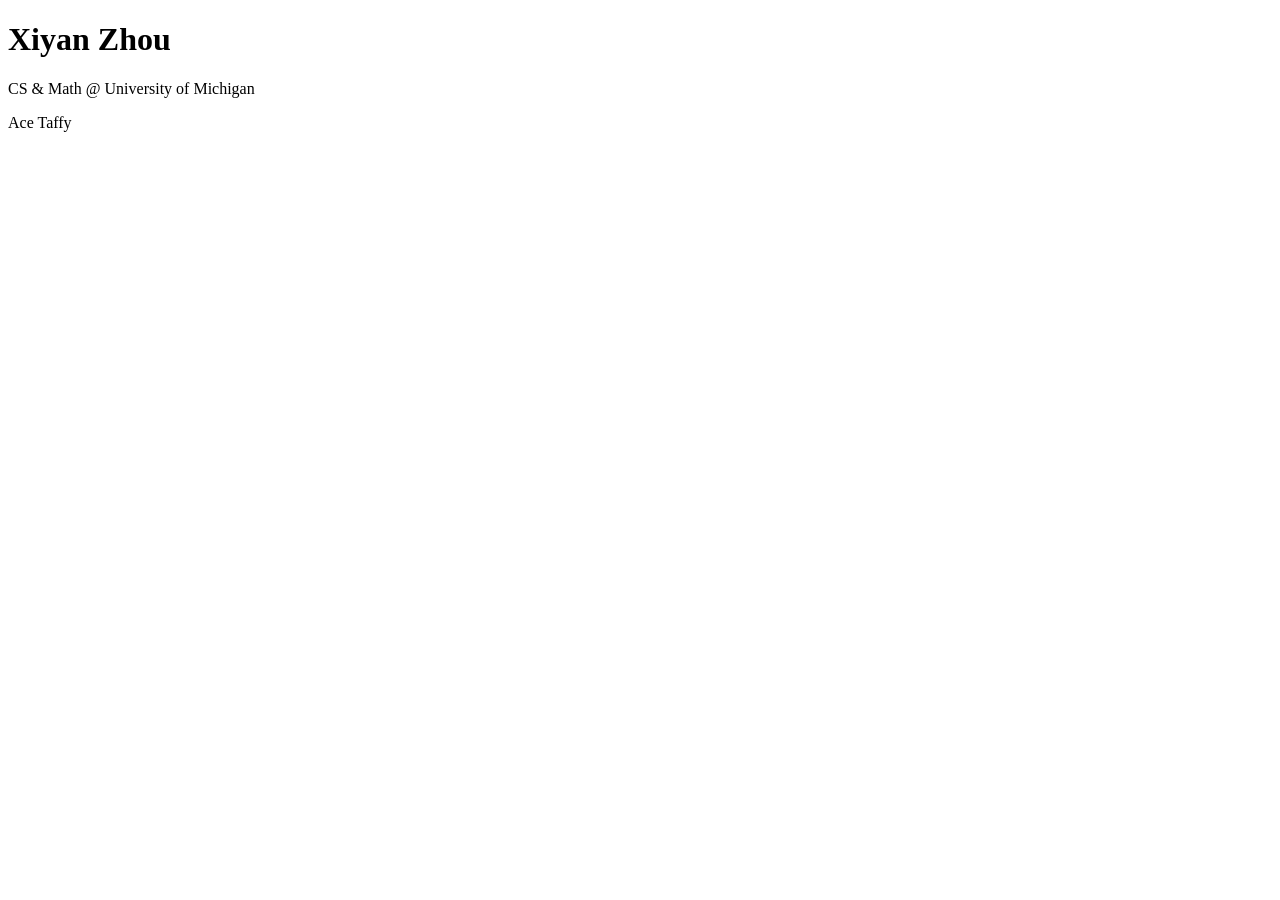
==== index.html @ 4f1d6005 "something" ====
<!DOCTYPE html>
<html lang="en">
<head>
  <meta charset="UTF-8">
  <title>Xiyan Zhou</title>
  <link rel="stylesheet" href="assets/css/style.css">
</head>
<body>
  <h1>Xiyan Zhou</h1>
  <p>CS & Math @ University of Michigan</p>
  <p>Ace Taffy </p>
</body>
</html>
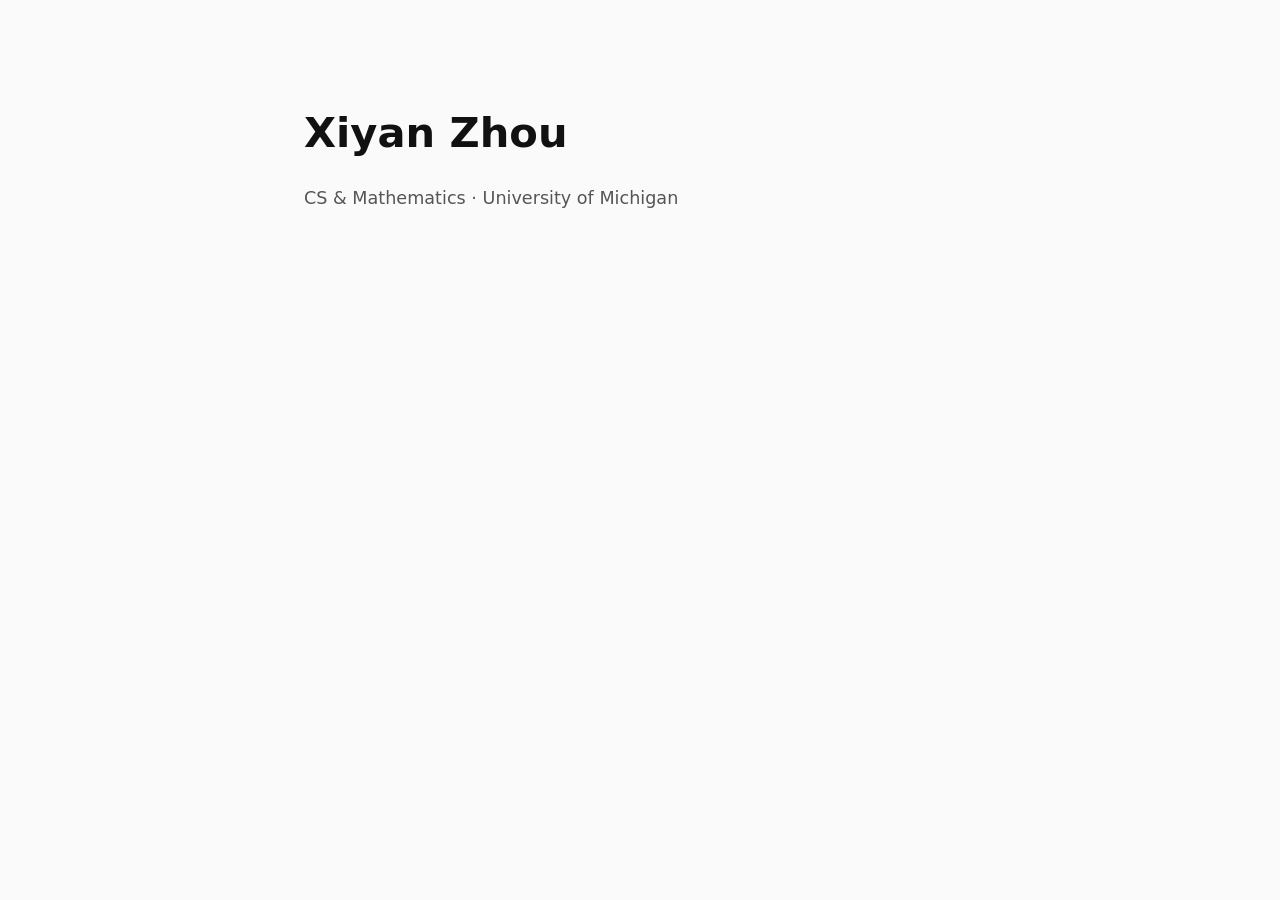
==== commit 88081aff: "with css" ====
--- a/index.html
+++ b/index.html
@@ -3,11 +3,13 @@
 <head>
   <meta charset="UTF-8">
   <title>Xiyan Zhou</title>
+  <meta name="viewport" content="width=device-width, initial-scale=1.0">
   <link rel="stylesheet" href="assets/css/style.css">
 </head>
 <body>
-  <h1>Xiyan Zhou</h1>
-  <p>CS & Math @ University of Michigan</p>
-  <p>Ace Taffy </p>
+  <main>
+    <h1>Xiyan Zhou</h1>
+    <p class="subtitle">CS & Mathematics · University of Michigan</p>
+  </main>
 </body>
 </html>
--- a/assets/css/style.css
+++ b/assets/css/style.css
@@ -0,0 +1,75 @@
+/* Reset-ish */
+* {
+  box-sizing: border-box;
+}
+
+body {
+  margin: 0;
+  font-family: -apple-system, BlinkMacSystemFont, "Segoe UI",
+               Inter, system-ui, sans-serif;
+  background-color: #fafafa;
+  color: #111;
+  line-height: 1.6;
+}
+
+/* Layout */
+main {
+  max-width: 720px;
+  margin: 100px auto;
+  padding: 0 24px;
+}
+
+/* Typography */
+h1 {
+  font-size: 2.6rem;
+  font-weight: 600;
+  margin-bottom: 0.2em;
+}
+
+.subtitle {
+  font-size: 1.1rem;
+  color: #555;
+  margin-bottom: 2em;
+}
+
+/* Navigation */
+nav {
+  display: flex;
+  gap: 20px;
+  flex-wrap: wrap;
+}
+
+nav a {
+  font-size: 1rem;
+  color: #0366d6;
+  text-decoration: none;
+  position: relative;
+}
+
+nav a::after {
+  content: "";
+  position: absolute;
+  left: 0;
+  bottom: -3px;
+  width: 100%;
+  height: 1px;
+  background: #0366d6;
+  transform: scaleX(0);
+  transform-origin: left;
+  transition: transform 0.2s ease;
+}
+
+nav a:hover::after {
+  transform: scaleX(1);
+}
+
+/* Mobile */
+@media (max-width: 600px) {
+  main {
+    margin-top: 60px;
+  }
+
+  h1 {
+    font-size: 2.1rem;
+  }
+}
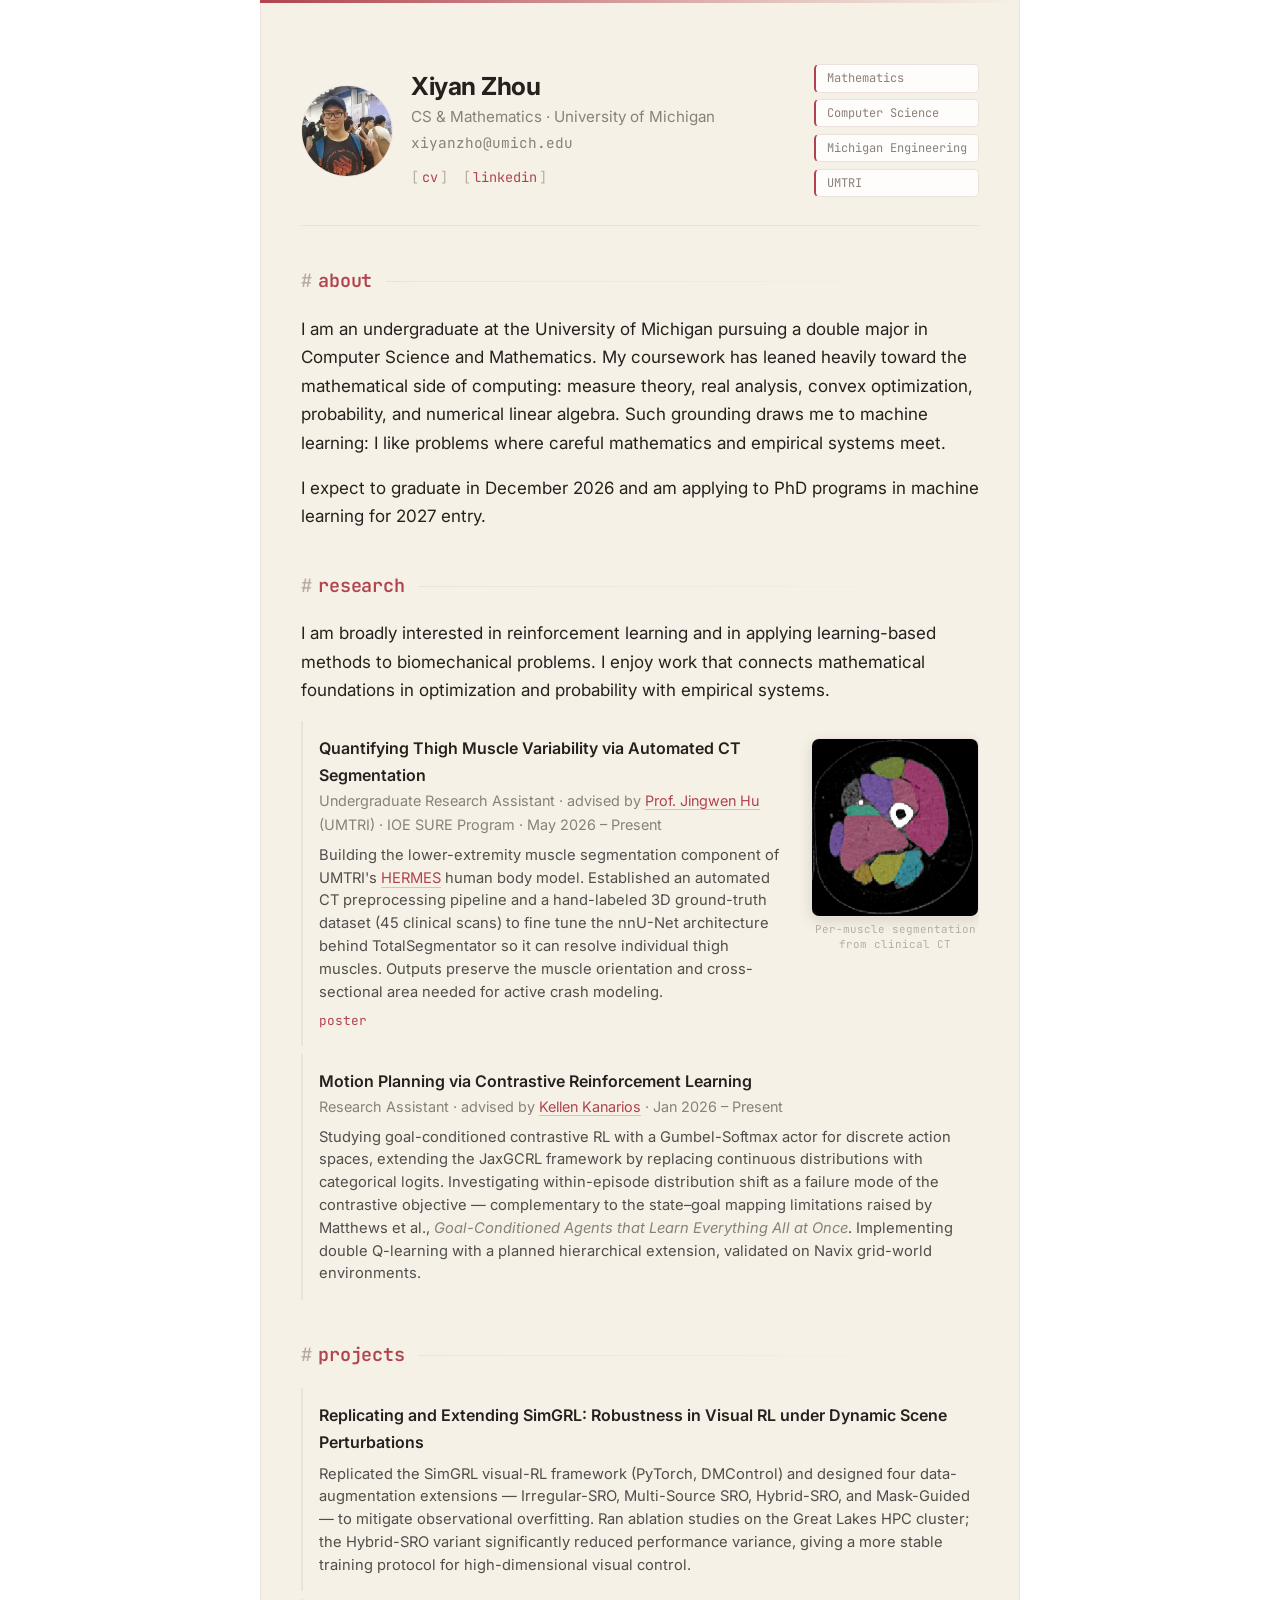
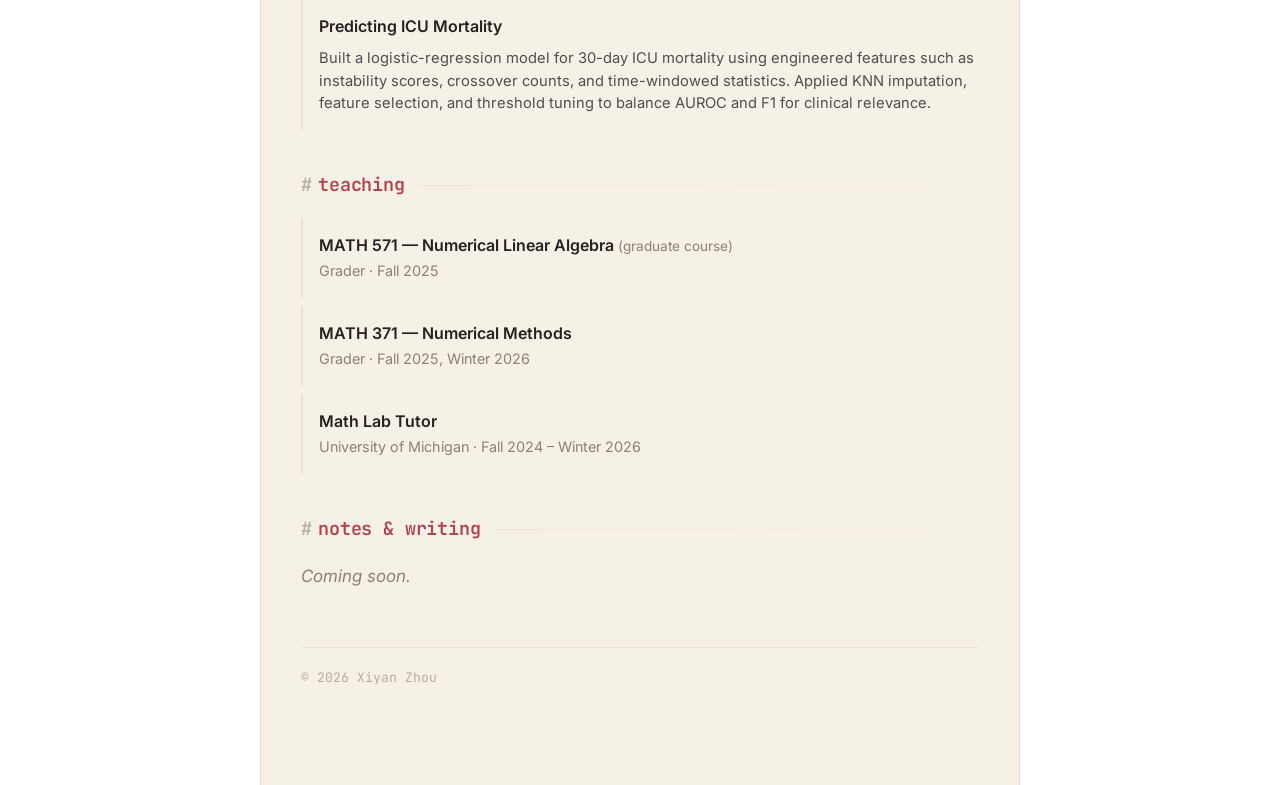
==== commit 992278ee: "July 2026" ====
--- a/index.html
+++ b/index.html
@@ -4,12 +4,181 @@
   <meta charset="UTF-8">
   <title>Xiyan Zhou</title>
   <meta name="viewport" content="width=device-width, initial-scale=1.0">
-  <link rel="stylesheet" href="assets/css/style.css">
+  <meta name="description" content="Xiyan Zhou — CS & Mathematics, University of Michigan.">
+  <link rel="preconnect" href="https://fonts.googleapis.com">
+  <link rel="preconnect" href="https://fonts.gstatic.com" crossorigin>
+  <link href="https://fonts.googleapis.com/css2?family=Inter:wght@400;500;600;700&family=JetBrains+Mono:wght@400;500&display=swap" rel="stylesheet">
+  <link rel="stylesheet" href="assets/css/style.css?v=11">
 </head>
 <body>
-  <main>
-    <h1>Xiyan Zhou</h1>
-    <p class="subtitle">CS & Mathematics · University of Michigan</p>
-  </main>
+  <div class="wrap">
+
+    <!-- ===================== HEADER ===================== -->
+    <header class="masthead">
+      <div class="id">
+        <div class="id-row">
+          <img class="avatar" src="assets/images/selfie.png" alt="Xiyan Zhou"
+               onerror="this.style.display='none'">
+          <div>
+            <h1>Xiyan Zhou</h1>
+            <p class="affil">CS &amp; Mathematics · University of Michigan</p>
+            <p class="email">xiyanzho@umich.edu</p>
+            <nav class="links">
+              <a href="assets/pdf/Xiyan_Zhou_cv.pdf">cv</a>
+              <a href="https://www.linkedin.com/in/xiyan-zhou-3881732b3/">linkedin</a>
+            </nav>
+          </div>
+        </div>
+
+        <!-- Affiliation badges -->
+        <div class="affiliations">
+          <a class="brand" href="https://lsa.umich.edu/math" title="U-M Mathematics">
+            <span class="brand-badge">Mathematics</span>
+          </a>
+          <a class="brand" href="https://cse.engin.umich.edu" title="Michigan Computer Science &amp; Engineering">
+            <span class="brand-badge">Computer Science</span>
+          </a>
+          <a class="brand" href="https://engin.umich.edu" title="Michigan Engineering">
+            <span class="brand-badge">Michigan Engineering</span>
+          </a>
+          <a class="brand" href="https://umtri.umich.edu" title="U-M Transportation Research Institute">
+            <span class="brand-badge">UMTRI</span>
+          </a>
+        </div>
+      </div>
+    </header>
+
+    <!-- ===================== ABOUT ===================== -->
+    <section id="about">
+      <h2>about</h2>
+      <p>
+        I am an undergraduate at the University of Michigan pursuing a double
+        major in Computer Science and Mathematics. My coursework has leaned
+        heavily toward the mathematical side of computing: measure theory, real
+        analysis, convex optimization, probability, and numerical linear
+        algebra. Such grounding draws me to machine learning: I like
+        problems where careful mathematics and empirical systems meet.
+      </p>
+      <p>
+        I expect to graduate in December 2026 and am applying to PhD programs in
+        machine learning for 2027 entry.
+      </p>
+
+    </section>
+
+    <!-- ===================== RESEARCH ===================== -->
+    <section id="research">
+      <h2>research</h2>
+      <p>
+        I am broadly interested in reinforcement learning and in applying
+        learning-based methods to biomechanical problems. I enjoy
+        work that connects mathematical foundations in optimization and
+        probability with empirical systems.
+      </p>
+
+      <div class="entry">
+        <figure class="entry-fig">
+          <img src="assets/images/muscle-segmentation.jpg"
+               alt="Per-muscle segmentation of a thigh from a clinical CT slice, each muscle shaded a different color">
+          <figcaption>Per-muscle segmentation from clinical CT</figcaption>
+        </figure>
+        <div class="title">Quantifying Thigh Muscle Variability via Automated CT Segmentation</div>
+        <div class="authors">Undergraduate Research Assistant · advised by <a href="https://ioe.engin.umich.edu/people/jingwen-hu/">Prof. Jingwen Hu</a> (UMTRI) · IOE SURE Program · May 2026 – Present</div>
+        <p class="desc">
+          Building the lower-extremity muscle segmentation component of UMTRI's
+          <a href="https://humanshape.org/HERMES/MDP_web_public/#about">HERMES</a> human body model. Established an automated CT preprocessing
+          pipeline and a hand-labeled 3D ground-truth dataset (45 clinical scans)
+          to fine tune the nnU-Net architecture behind TotalSegmentator so it can
+          resolve individual thigh muscles. Outputs preserve the muscle
+          orientation and cross-sectional area needed for active crash modeling.
+        </p>
+        <div class="meta-links">
+          <a href="assets/pdf/SURE_poster.pdf">poster</a>
+        </div>
+      </div>
+
+      <div class="entry">
+        <div class="title">Motion Planning via Contrastive Reinforcement Learning</div>
+        <div class="authors">Research Assistant · advised by <a href="https://kellenkanarios.com/index/">Kellen Kanarios</a> · Jan 2026 – Present</div>
+        <p class="desc">
+          Studying goal-conditioned contrastive RL with a Gumbel-Softmax actor for
+          discrete action spaces, extending the JaxGCRL framework by replacing
+          continuous distributions with categorical logits. Investigating
+          within-episode distribution shift as a failure mode of the contrastive
+          objective — complementary to the state–goal mapping limitations raised
+          by Matthews et al., <em>Goal-Conditioned Agents that Learn Everything
+          All at Once</em>. Implementing double Q-learning with a planned
+          hierarchical extension, validated on Navix grid-world environments.
+        </p>
+      </div>
+    </section>
+
+    <!-- ===================== PROJECTS ===================== -->
+    <section id="projects">
+      <h2>projects</h2>
+
+      <div class="entry">
+        <div class="title">Replicating and Extending SimGRL: Robustness in Visual RL under Dynamic Scene Perturbations</div>
+        <p class="desc">
+          Replicated the SimGRL visual-RL framework (PyTorch, DMControl) and
+          designed four data-augmentation extensions — Irregular-SRO,
+          Multi-Source SRO, Hybrid-SRO, and Mask-Guided — to mitigate
+          observational overfitting. Ran ablation studies on the Great Lakes HPC
+          cluster; the Hybrid-SRO variant significantly reduced performance
+          variance, giving a more stable training protocol for high-dimensional
+          visual control.
+        </p>
+      </div>
+
+      <div class="entry">
+        <div class="title">Predicting ICU Mortality</div>
+        <p class="desc">
+          Built a logistic-regression model for 30-day ICU mortality using
+          engineered features such as instability scores, crossover counts, and
+          time-windowed statistics. Applied KNN imputation, feature selection, and
+          threshold tuning to balance AUROC and F1 for clinical relevance.
+        </p>
+      </div>
+    </section>
+
+    <!-- ===================== TEACHING ===================== -->
+    <section id="teaching">
+      <h2>teaching</h2>
+
+      <div class="entry">
+        <div class="title">MATH 571 — Numerical Linear Algebra <span class="note">(graduate course)</span></div>
+        <div class="authors">Grader · Fall 2025</div>
+      </div>
+
+      <div class="entry">
+        <div class="title">MATH 371 — Numerical Methods</div>
+        <div class="authors">Grader · Fall 2025, Winter 2026</div>
+      </div>
+
+      <div class="entry">
+        <div class="title">Math Lab Tutor</div>
+        <div class="authors">University of Michigan · Fall 2024 – Winter 2026</div>
+      </div>
+    </section>
+
+    <!-- ===================== BLOG ===================== -->
+    <section id="blog">
+      <h2>notes &amp; writing</h2>
+      <ul class="posts">
+        <!-- Add a new <li> per post; newest at the top. Example:
+        <li>
+          <a href="blog/my-post.html">Post title</a>
+          <span class="date">2026-08-01</span>
+        </li> -->
+      </ul>
+      <p class="empty-note"><em>Coming soon.</em></p>
+    </section>
+
+    <!-- ===================== FOOTER ===================== -->
+    <footer>
+      © 2026 Xiyan Zhou
+    </footer>
+
+  </div>
 </body>
 </html>
--- a/assets/css/style.css
+++ b/assets/css/style.css
@@ -1,75 +1,313 @@
-/* Reset-ish */
-* {
-  box-sizing: border-box;
-}
+/* ==================================================================
+   Xiyan Zhou — personal site
+   One coherent system: clean sans-serif, warm paper, single rose accent
+   Inspired by minimal academic pages (kellenkanarios.com)
+   Light / dark aware · single column · responsive
+================================================================== */
+
+:root {
+  --max-width: 760px;
+
+  --ink: #26211f;
+  --muted: #8a807a;
+  --faint: #b7aca6;
+  --rule: #ece2dd;
+  --bg: #ffffff;           /* white sides */
+  --band: #f6f1e6;         /* beige center band (米色) */
+  --card: #fffdfb;
+
+  --accent: #b0434e;       /* single rose accent, used everywhere */
+  --accent-weak: #f3e0e2;
+
+  --sans: "Inter", -apple-system, BlinkMacSystemFont, "Segoe UI", system-ui, sans-serif;
+  --mono: "JetBrains Mono", ui-monospace, "SF Mono", Menlo, monospace;
+}
+
+@media (prefers-color-scheme: dark) {
+  :root {
+    --ink: #ece6e2;
+    --muted: #9a9089;
+    --faint: #6d635d;
+    --rule: #322b28;
+    --bg: #100d0b;           /* dark sides */
+    --band: #191411;         /* slightly lighter center band */
+    --card: #201a17;
+
+    --accent: #e78d97;
+    --accent-weak: #3a2529;
+  }
+}
+
+* { box-sizing: border-box; }
+html { -webkit-text-size-adjust: 100%; scroll-behavior: smooth; }
 
 body {
   margin: 0;
-  font-family: -apple-system, BlinkMacSystemFont, "Segoe UI",
-               Inter, system-ui, sans-serif;
-  background-color: #fafafa;
-  color: #111;
-  line-height: 1.6;
-}
-
-/* Layout */
-main {
-  max-width: 720px;
-  margin: 100px auto;
-  padding: 0 24px;
-}
-
-/* Typography */
-h1 {
-  font-size: 2.6rem;
-  font-weight: 600;
-  margin-bottom: 0.2em;
-}
-
-.subtitle {
-  font-size: 1.1rem;
-  color: #555;
-  margin-bottom: 2em;
-}
-
-/* Navigation */
-nav {
-  display: flex;
-  gap: 20px;
-  flex-wrap: wrap;
-}
-
-nav a {
-  font-size: 1rem;
-  color: #0366d6;
-  text-decoration: none;
+  background: var(--bg);
+  color: var(--ink);
+  font-family: var(--sans);
+  font-size: 17px;
+  line-height: 1.68;
+  -webkit-font-smoothing: antialiased;
+  text-rendering: optimizeLegibility;
+}
+
+.wrap {
   position: relative;
-}
-
-nav a::after {
+  max-width: var(--max-width);
+  margin: 0 auto;
+  padding: 4rem 2.5rem 6rem;
+  background: var(--band);
+  min-height: 100vh;
+  border-left: 1px solid var(--rule);
+  border-right: 1px solid var(--rule);
+}
+/* thin accent bar across the top of the content band */
+.wrap::before {
   content: "";
   position: absolute;
-  left: 0;
-  bottom: -3px;
+  top: 0; left: -1px; right: -1px;
+  height: 3px;
+  background: linear-gradient(90deg,
+              var(--accent),
+              color-mix(in srgb, var(--accent) 25%, transparent) 70%,
+              transparent);
+}
+
+a {
+  color: var(--accent);
+  text-decoration: none;
+  border-bottom: 1px solid color-mix(in srgb, var(--accent) 30%, transparent);
+  transition: border-color .12s, color .12s;
+}
+a:hover { border-bottom-color: var(--accent); }
+
+p { margin: 0 0 1rem; }
+em { color: var(--muted); font-style: italic; }
+
+/* ==================== HEADER ==================== */
+
+.masthead {
+  padding-bottom: 1.75rem;
+  margin-bottom: 2.5rem;
+  border-bottom: 1px solid var(--rule);
+}
+
+.id {
+  display: flex;
+  align-items: center;
+  justify-content: space-between;
+  gap: 2rem;
+  flex-wrap: wrap;
+}
+
+.id-row { display: flex; align-items: center; gap: 1.15rem; }
+
+.avatar {
+  width: 92px;
+  height: 92px;
+  border-radius: 50%;
+  object-fit: cover;
+  object-position: 47% 15%;   /* focus the crop on the face */
+  flex-shrink: 0;
+  border: 1px solid var(--rule);
+}
+
+.masthead h1 {
+  font-size: 1.55rem;
+  line-height: 1.15;
+  margin: 0 0 0.2rem;
+  font-weight: 700;
+  letter-spacing: -0.02em;
+}
+
+.masthead .affil {
+  margin: 0;
+  color: var(--muted);
+  font-size: 0.95rem;
+}
+
+.masthead .email {
+  margin: 0.1rem 0 0;
+  color: var(--muted);
+  font-size: 0.9rem;
+  font-family: var(--mono);
+}
+
+/* bracketed nav links: [ cv ]  [ linkedin ] */
+.links {
+  margin-top: 0.7rem;
+  display: flex;
+  gap: 0.9rem;
+  font-family: var(--mono);
+  font-size: 0.85rem;
+}
+.links a {
+  border-bottom: none;
+  color: var(--accent);
+}
+.links a::before { content: "["; color: var(--faint); margin-right: 0.15rem; }
+.links a::after  { content: "]"; color: var(--faint); margin-left: 0.15rem; }
+.links a:hover { color: var(--ink); }
+
+/* ---- affiliation logos / badges ---- */
+.affiliations {
+  display: flex;
+  flex-direction: column;
+  gap: 0.4rem;
+  flex-shrink: 0;
+}
+.brand { border-bottom: none; display: block; }
+.brand img { height: 46px; width: auto; max-width: 160px; object-fit: contain; display: block; }
+.brand-badge {
+  display: flex;
+  width: 100%;              /* all four badges equal width */
+  box-sizing: border-box;
+  align-items: center;
+  gap: 0.4rem;
+  padding: 0.2rem 0.7rem;
+  font-family: var(--mono);
+  font-size: 0.75rem;
+  color: var(--muted);
+  background: var(--card);
+  border: 1px solid var(--rule);
+  border-left: 2px solid var(--accent);
+  border-radius: 5px;
+  transition: color .12s, border-color .12s;
+}
+.brand:hover .brand-badge { color: var(--ink); border-left-color: var(--accent); }
+
+/* ==================== SECTIONS ==================== */
+
+section { margin: 2.5rem 0; }
+
+h2 {
+  display: flex;
+  align-items: center;
+  font-family: var(--mono);
+  font-size: 1.15rem;
+  text-transform: lowercase;
+  letter-spacing: -0.01em;
+  font-weight: 600;
+  color: var(--accent);
+  margin: 0 0 1.1rem;
+}
+h2::before { content: "#"; color: var(--faint); margin-right: 0.4rem; }
+/* hairline that runs from the heading to the right edge */
+h2::after {
+  content: "";
+  flex: 1;
+  height: 1px;
+  margin-left: 0.85rem;
+  background: linear-gradient(90deg, var(--rule), transparent);
+}
+
+/* ==================== RESEARCH ENTRIES ==================== */
+
+.entry {
+  padding: 0.9rem 0 0.9rem 1rem;
+  border-left: 2px solid var(--rule);
+  margin-bottom: 0.5rem;
+  transition: border-color .15s;
+}
+.entry:hover { border-left-color: var(--accent); }
+.entry .title { font-weight: 600; font-size: 1rem; }
+.entry .title .note { font-weight: 400; font-size: 0.85rem; color: var(--muted); }
+.entry .authors { color: var(--muted); font-size: 0.9rem; }
+.entry .authors strong { color: var(--ink); font-weight: 600; }
+.entry .venue { font-style: italic; color: var(--muted); font-size: 0.9rem; }
+.entry .desc { margin: 0.4rem 0 0; font-size: 0.92rem; line-height: 1.55; color: color-mix(in srgb, var(--ink) 80%, var(--bg)); }
+.entry .meta-links { font-family: var(--mono); font-size: 0.8rem; margin-top: 0.4rem; }
+.entry .meta-links a { border-bottom: none; }
+
+/* figure floated to the right inside an entry */
+.entry-fig {
+  float: right;
+  width: 168px;
+  margin: 0.2rem 0 0.6rem 1.2rem;
+}
+.entry-fig img {
+  display: block;
   width: 100%;
-  height: 1px;
-  background: #0366d6;
-  transform: scaleX(0);
-  transform-origin: left;
-  transition: transform 0.2s ease;
-}
-
-nav a:hover::after {
-  transform: scaleX(1);
-}
-
-/* Mobile */
-@media (max-width: 600px) {
-  main {
-    margin-top: 60px;
-  }
-
-  h1 {
-    font-size: 2.1rem;
-  }
-}
+  border-radius: 8px;
+  border: 1px solid var(--rule);
+  box-shadow: 0 4px 14px rgba(0,0,0,0.12);
+}
+.entry-fig figcaption {
+  margin-top: 0.35rem;
+  font-family: var(--mono);
+  font-size: 0.68rem;
+  line-height: 1.35;
+  color: var(--faint);
+  text-align: center;
+}
+.entry { overflow: hidden; }   /* contain the float */
+
+@media (max-width: 560px) {
+  .entry-fig { float: none; width: 100%; max-width: 220px; margin: 0.2rem auto 0.8rem; }
+}
+
+/* ==================== BLOG LIST ==================== */
+
+ul.posts { list-style: none; padding: 0; margin: 0; }
+ul.posts li {
+  display: flex;
+  justify-content: space-between;
+  align-items: baseline;
+  gap: 1rem;
+  padding: 0.55rem 0;
+  border-bottom: 1px solid var(--rule);
+}
+ul.posts li a { border-bottom: none; font-weight: 500; color: var(--ink); }
+ul.posts li a:hover { color: var(--accent); }
+ul.posts li .date { color: var(--faint); font-size: 0.82rem; white-space: nowrap; font-family: var(--mono); }
+
+/* ==================== FOOTER ==================== */
+
+footer {
+  margin-top: 3.5rem;
+  padding-top: 1.2rem;
+  border-top: 1px solid var(--rule);
+  color: var(--faint);
+  font-size: 0.82rem;
+  font-family: var(--mono);
+}
+
+/* ==================== BLOG POST BODY ==================== */
+
+article.post { margin-top: 1rem; }
+article.post h1 { font-size: 1.7rem; margin-bottom: 0.2rem; letter-spacing: -0.02em; font-weight: 700; }
+article.post .post-date { color: var(--muted); margin-bottom: 2rem; font-family: var(--mono); font-size: 0.85rem; }
+article.post blockquote {
+  margin: 1.4rem 0;
+  padding: 0.3rem 0 0.3rem 1.1rem;
+  border-left: 2px solid var(--accent);
+  color: var(--muted);
+}
+article.post pre {
+  background: var(--card);
+  padding: 1rem 1.2rem;
+  overflow-x: auto;
+  border-radius: 8px;
+  border: 1px solid var(--rule);
+  font-size: 0.85rem;
+}
+article.post code { font-family: var(--mono); font-size: 0.9em; }
+
+.back-link {
+  display: inline-block;
+  margin: 0 0 2rem;
+  font-size: 0.85rem;
+  font-family: var(--mono);
+  border-bottom: none;
+  color: var(--muted);
+}
+.back-link:hover { color: var(--accent); }
+
+/* ==================== RESPONSIVE ==================== */
+
+@media (max-width: 620px) {
+  .wrap { padding: 2.5rem 1.3rem 4rem; }
+  .id { flex-direction: column; align-items: flex-start; gap: 1.5rem; }
+  .affiliations { flex-direction: row; flex-wrap: wrap; }
+}
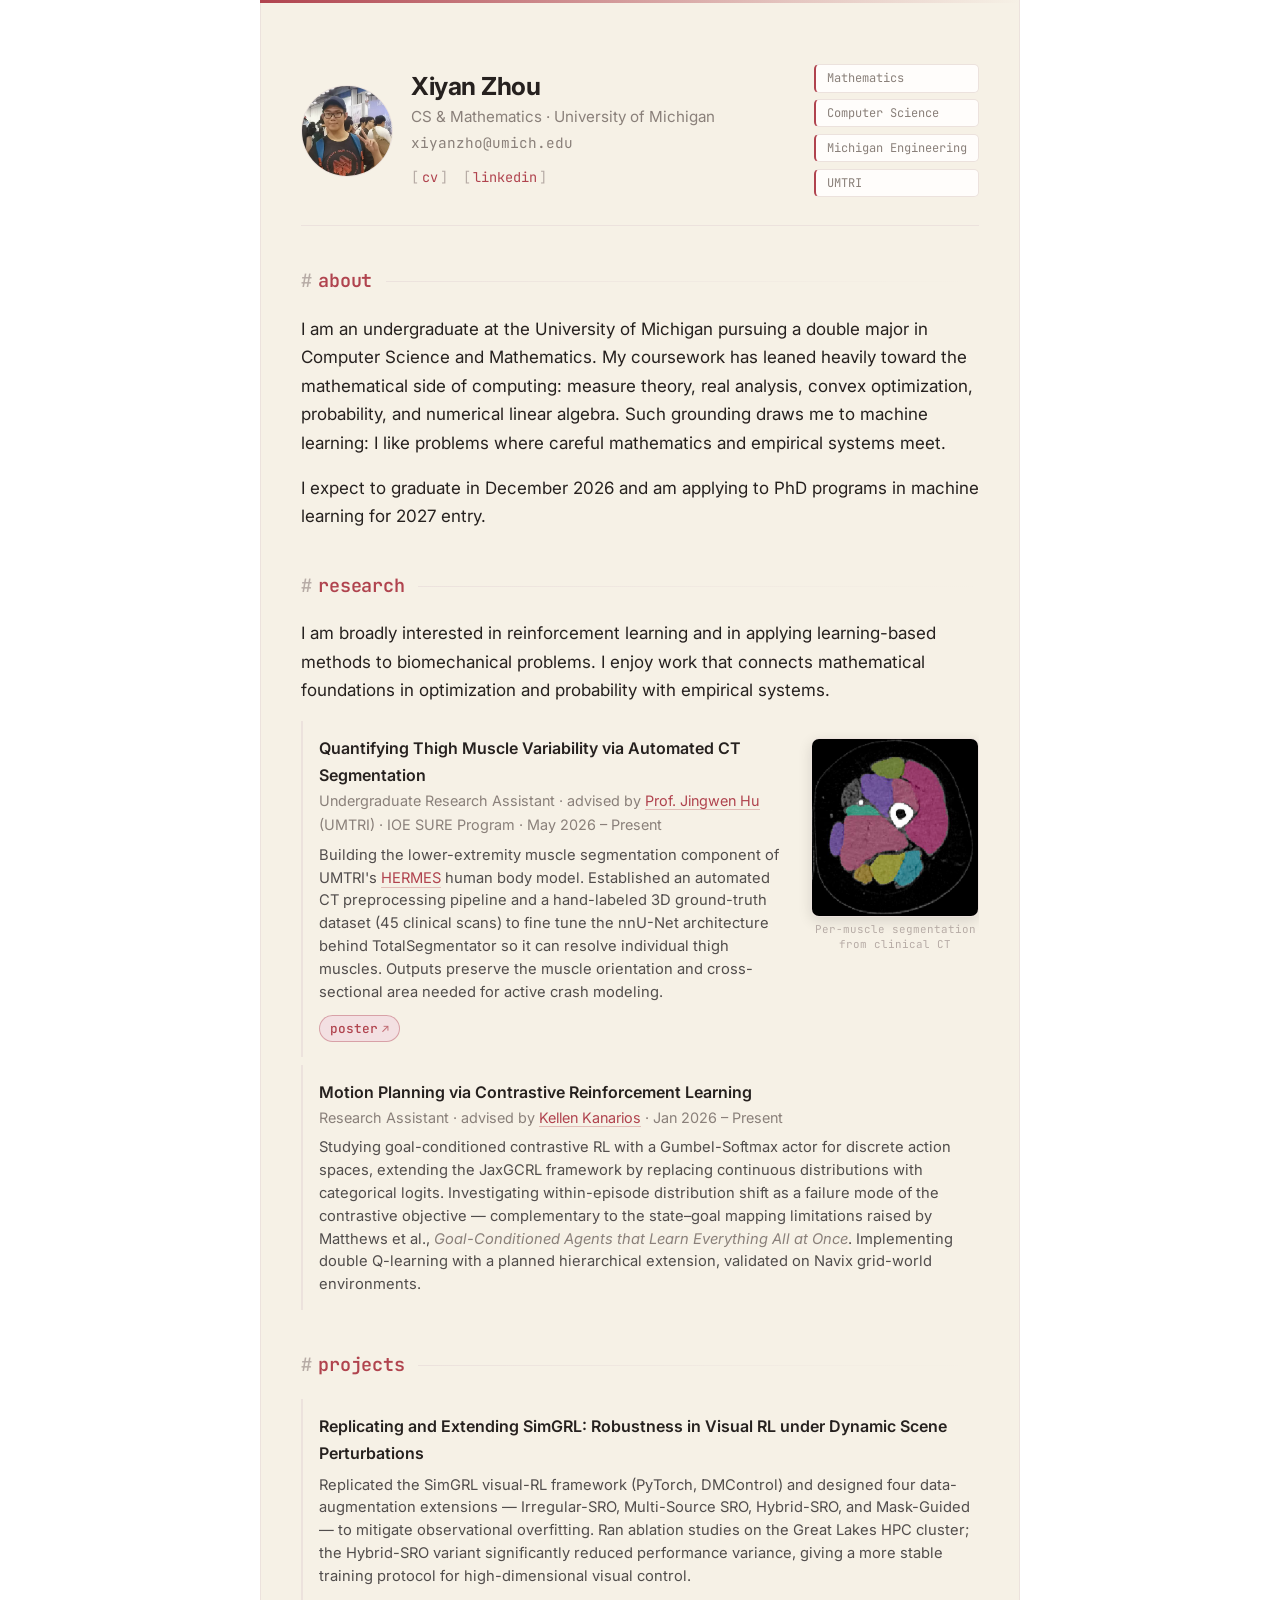
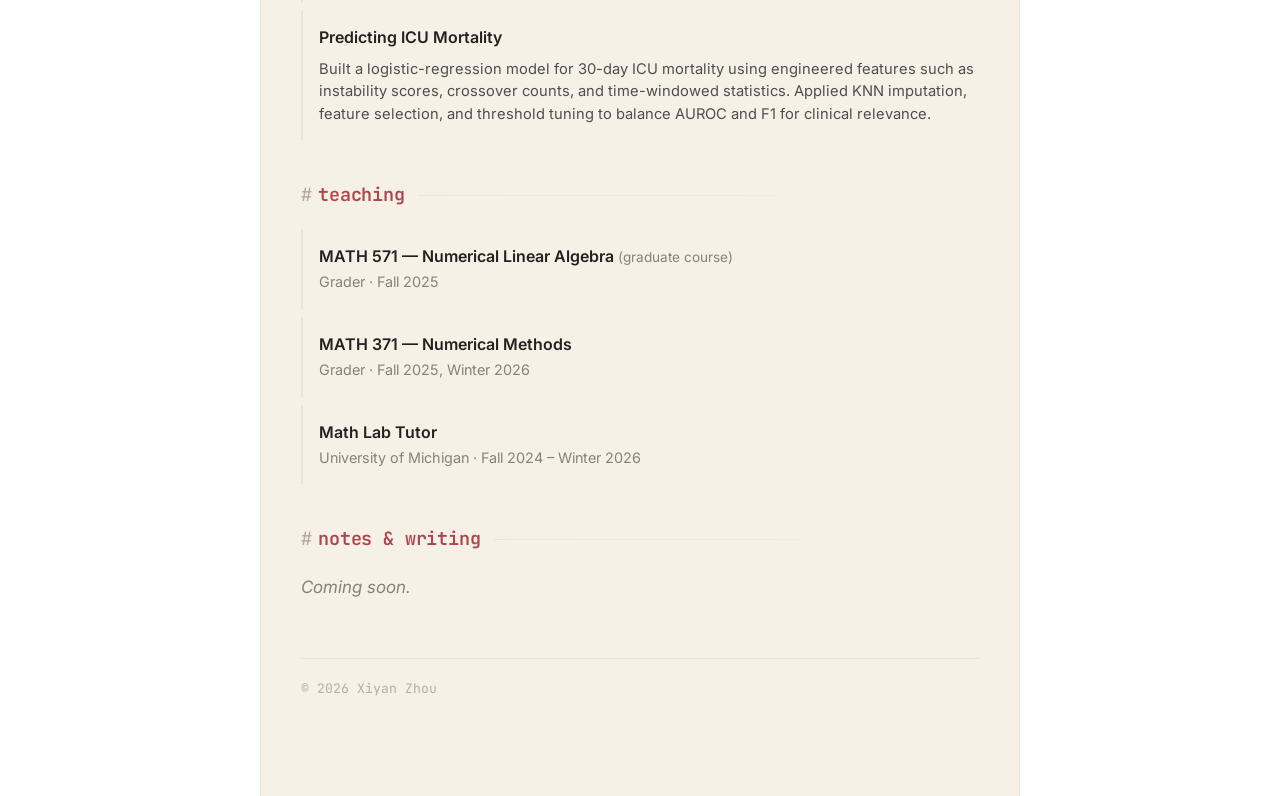
==== commit c5d0a3fd: "poster" ====
--- a/index.html
+++ b/index.html
@@ -8,7 +8,7 @@
   <link rel="preconnect" href="https://fonts.googleapis.com">
   <link rel="preconnect" href="https://fonts.gstatic.com" crossorigin>
   <link href="https://fonts.googleapis.com/css2?family=Inter:wght@400;500;600;700&family=JetBrains+Mono:wght@400;500&display=swap" rel="stylesheet">
-  <link rel="stylesheet" href="assets/css/style.css?v=11">
+  <link rel="stylesheet" href="assets/css/style.css?v=12">
 </head>
 <body>
   <div class="wrap">
--- a/assets/css/style.css
+++ b/assets/css/style.css
@@ -217,8 +217,33 @@
 .entry .authors strong { color: var(--ink); font-weight: 600; }
 .entry .venue { font-style: italic; color: var(--muted); font-size: 0.9rem; }
 .entry .desc { margin: 0.4rem 0 0; font-size: 0.92rem; line-height: 1.55; color: color-mix(in srgb, var(--ink) 80%, var(--bg)); }
-.entry .meta-links { font-family: var(--mono); font-size: 0.8rem; margin-top: 0.4rem; }
-.entry .meta-links a { border-bottom: none; }
+.entry .meta-links {
+  font-family: var(--mono);
+  font-size: 0.8rem;
+  margin-top: 0.7rem;
+  display: flex;
+  flex-wrap: wrap;
+  gap: 0.5rem;
+}
+.entry .meta-links a {
+  display: inline-flex;
+  align-items: center;
+  gap: 0.3rem;
+  padding: 0.2rem 0.6rem;
+  border: 1px solid color-mix(in srgb, var(--accent) 40%, transparent);
+  border-radius: 999px;
+  background: var(--accent-weak);
+  color: var(--accent);
+  font-weight: 500;
+  line-height: 1.5;
+  transition: background .15s, border-color .15s, color .15s;
+}
+.entry .meta-links a::after { content: "↗"; font-size: 0.9em; opacity: 0.75; }
+.entry .meta-links a:hover {
+  background: var(--accent);
+  border-color: var(--accent);
+  color: var(--card);
+}
 
 /* figure floated to the right inside an entry */
 .entry-fig {
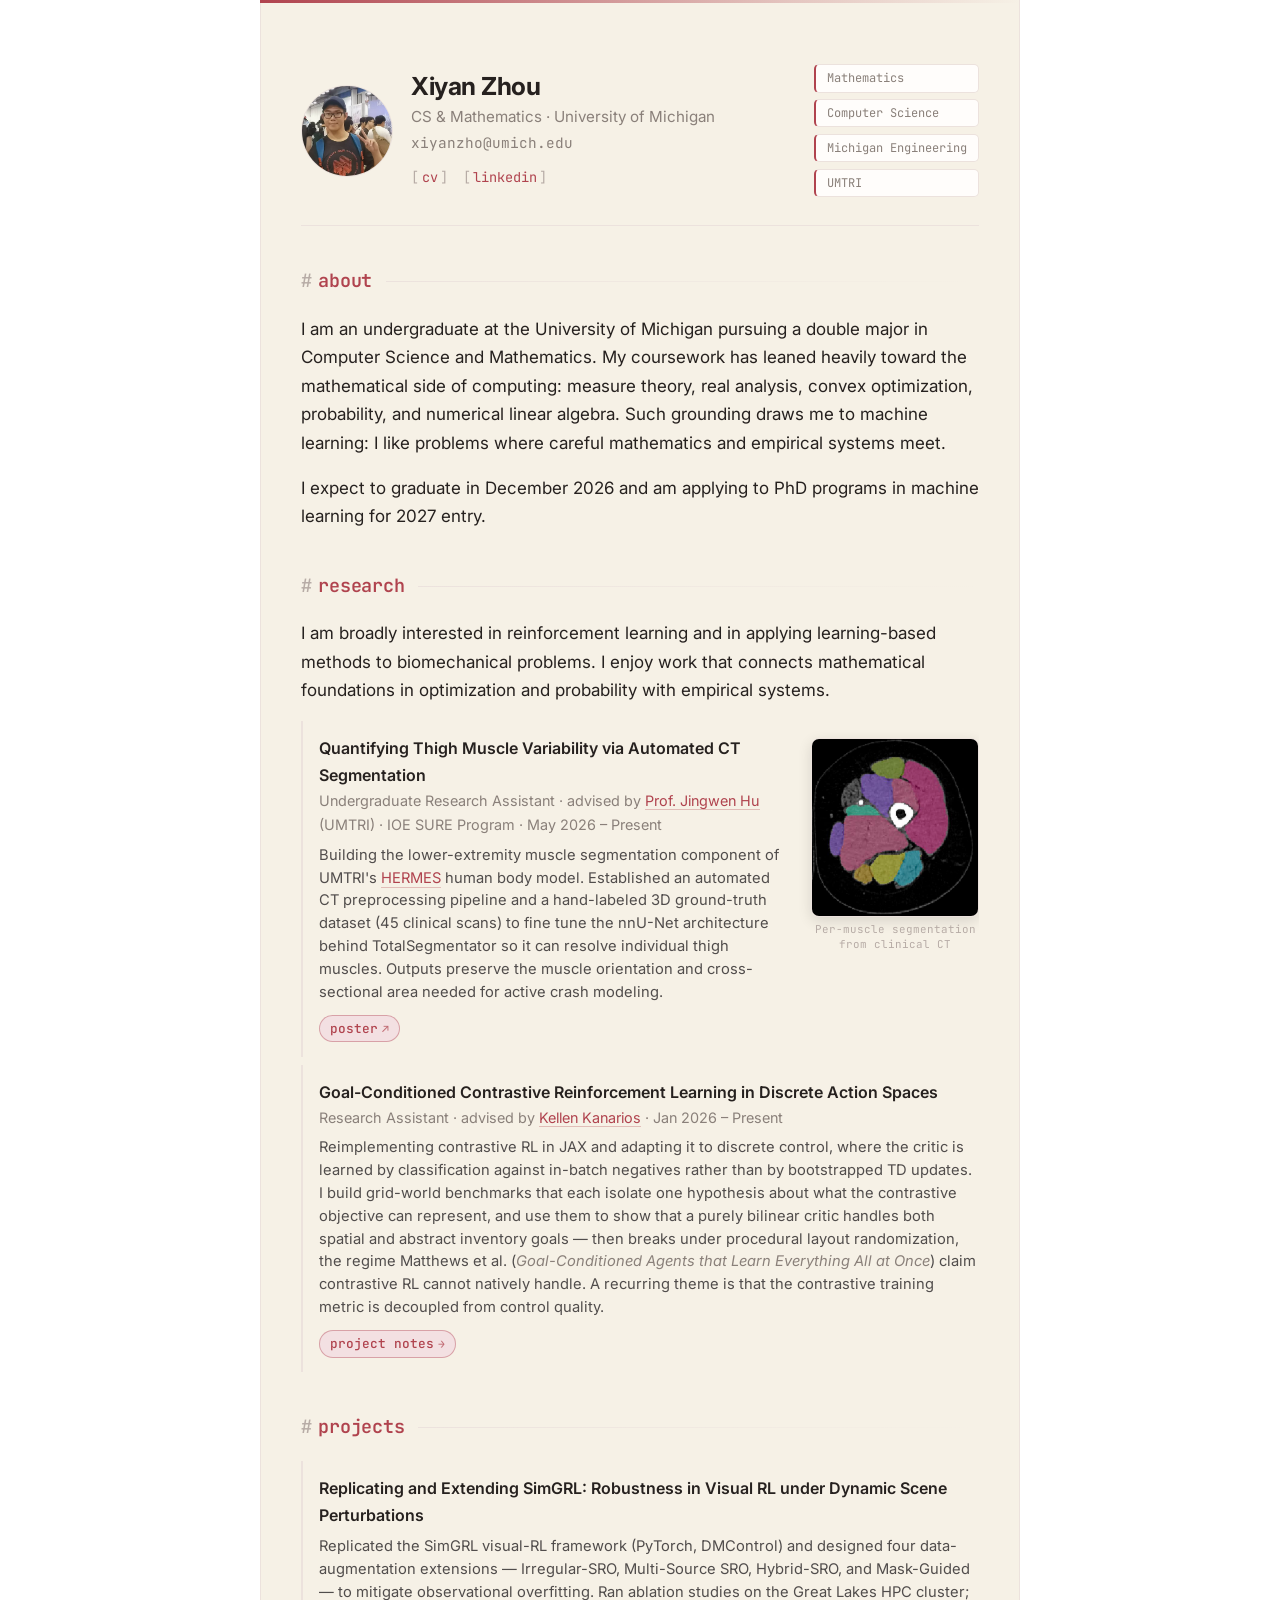
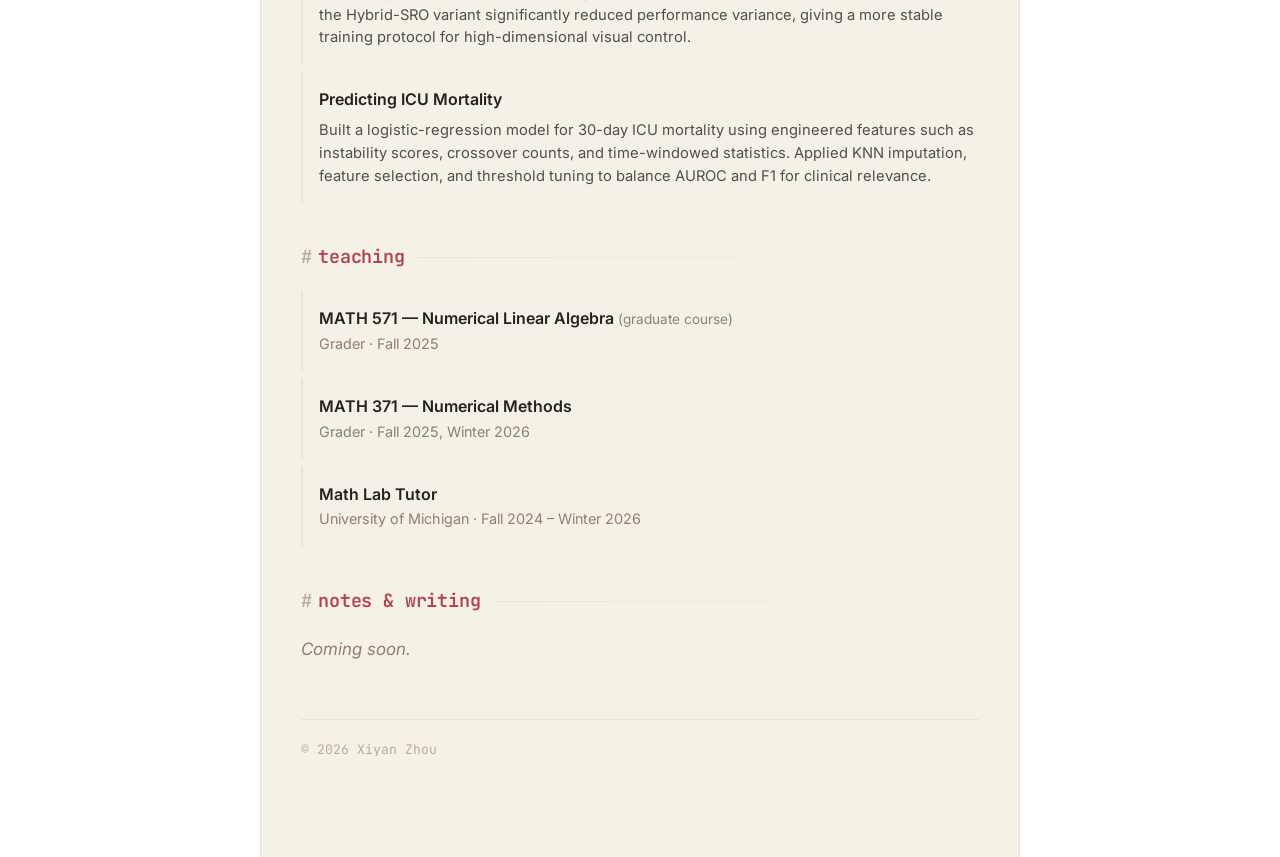
==== commit 457cc161: "CRL" ====
--- a/index.html
+++ b/index.html
@@ -8,7 +8,7 @@
   <link rel="preconnect" href="https://fonts.googleapis.com">
   <link rel="preconnect" href="https://fonts.gstatic.com" crossorigin>
   <link href="https://fonts.googleapis.com/css2?family=Inter:wght@400;500;600;700&family=JetBrains+Mono:wght@400;500&display=swap" rel="stylesheet">
-  <link rel="stylesheet" href="assets/css/style.css?v=12">
+  <link rel="stylesheet" href="assets/css/style.css?v=13">
 </head>
 <body>
   <div class="wrap">
@@ -98,18 +98,23 @@
       </div>
 
       <div class="entry">
-        <div class="title">Motion Planning via Contrastive Reinforcement Learning</div>
+        <div class="title">Goal-Conditioned Contrastive Reinforcement Learning in Discrete Action Spaces</div>
         <div class="authors">Research Assistant · advised by <a href="https://kellenkanarios.com/index/">Kellen Kanarios</a> · Jan 2026 – Present</div>
         <p class="desc">
-          Studying goal-conditioned contrastive RL with a Gumbel-Softmax actor for
-          discrete action spaces, extending the JaxGCRL framework by replacing
-          continuous distributions with categorical logits. Investigating
-          within-episode distribution shift as a failure mode of the contrastive
-          objective — complementary to the state–goal mapping limitations raised
-          by Matthews et al., <em>Goal-Conditioned Agents that Learn Everything
-          All at Once</em>. Implementing double Q-learning with a planned
-          hierarchical extension, validated on Navix grid-world environments.
+          Reimplementing contrastive RL in JAX and adapting it to discrete
+          control, where the critic is learned by classification against in-batch
+          negatives rather than by bootstrapped TD updates. I build grid-world
+          benchmarks that each isolate one hypothesis about what the contrastive
+          objective can represent, and use them to show that a purely bilinear
+          critic handles both spatial and abstract inventory goals — then breaks
+          under procedural layout randomization, the regime Matthews et al.
+          (<em>Goal-Conditioned Agents that Learn Everything All at Once</em>)
+          claim contrastive RL cannot natively handle. A recurring theme is that
+          the contrastive training metric is decoupled from control quality.
         </p>
+        <div class="meta-links">
+          <a class="internal" href="research/contrastive-rl.html">project notes</a>
+        </div>
       </div>
     </section>
 
--- a/assets/css/style.css
+++ b/assets/css/style.css
@@ -239,6 +239,7 @@
   transition: background .15s, border-color .15s, color .15s;
 }
 .entry .meta-links a::after { content: "↗"; font-size: 0.9em; opacity: 0.75; }
+.entry .meta-links a.internal::after { content: "→"; }
 .entry .meta-links a:hover {
   background: var(--accent);
   border-color: var(--accent);
@@ -319,6 +320,42 @@
 }
 article.post code { font-family: var(--mono); font-size: 0.9em; }
 
+/* section headings inside a post: no "#" marker, tighter spacing */
+article.post h2 { margin: 2.4rem 0 0.9rem; font-size: 1rem; }
+article.post h2::before { content: none; }
+
+/* ---- data tables ---- */
+.table-scroll { overflow-x: auto; margin: 1.3rem 0 1.5rem; }
+.data-table {
+  border-collapse: collapse;
+  width: 100%;
+  font-size: 0.85rem;
+  line-height: 1.5;
+  background: var(--card);
+  border: 1px solid var(--rule);
+  border-radius: 8px;
+  overflow: hidden;
+}
+.data-table th,
+.data-table td {
+  text-align: left;
+  padding: 0.55rem 0.85rem;
+  border-bottom: 1px solid var(--rule);
+  vertical-align: top;
+}
+.data-table thead th {
+  font-family: var(--mono);
+  font-size: 0.75rem;
+  font-weight: 500;
+  text-transform: lowercase;
+  color: var(--muted);
+  background: color-mix(in srgb, var(--accent) 6%, var(--card));
+  white-space: nowrap;
+}
+.data-table tbody tr:last-child td { border-bottom: none; }
+.data-table tbody td:first-child { font-weight: 600; white-space: nowrap; }
+.data-table tbody td:last-child { font-family: var(--mono); font-size: 0.8rem; color: var(--muted); white-space: nowrap; }
+
 .back-link {
   display: inline-block;
   margin: 0 0 2rem;
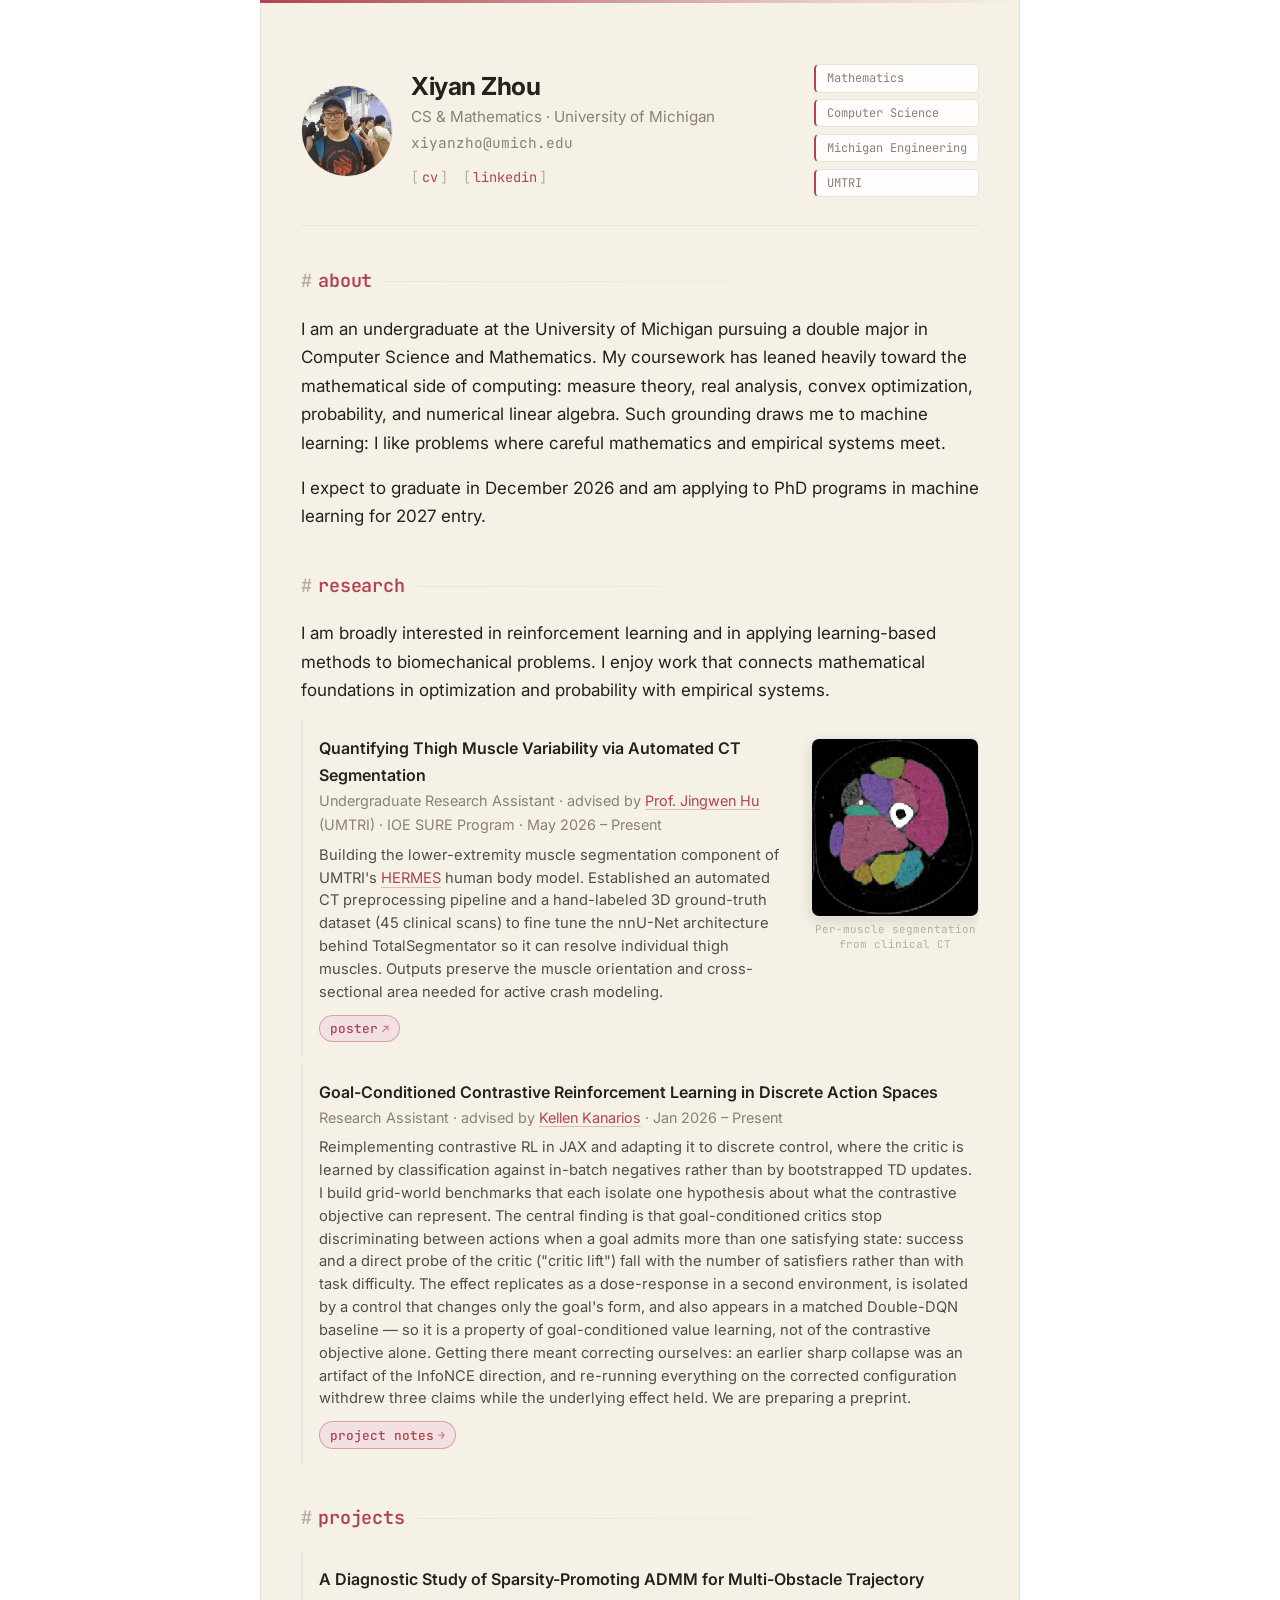
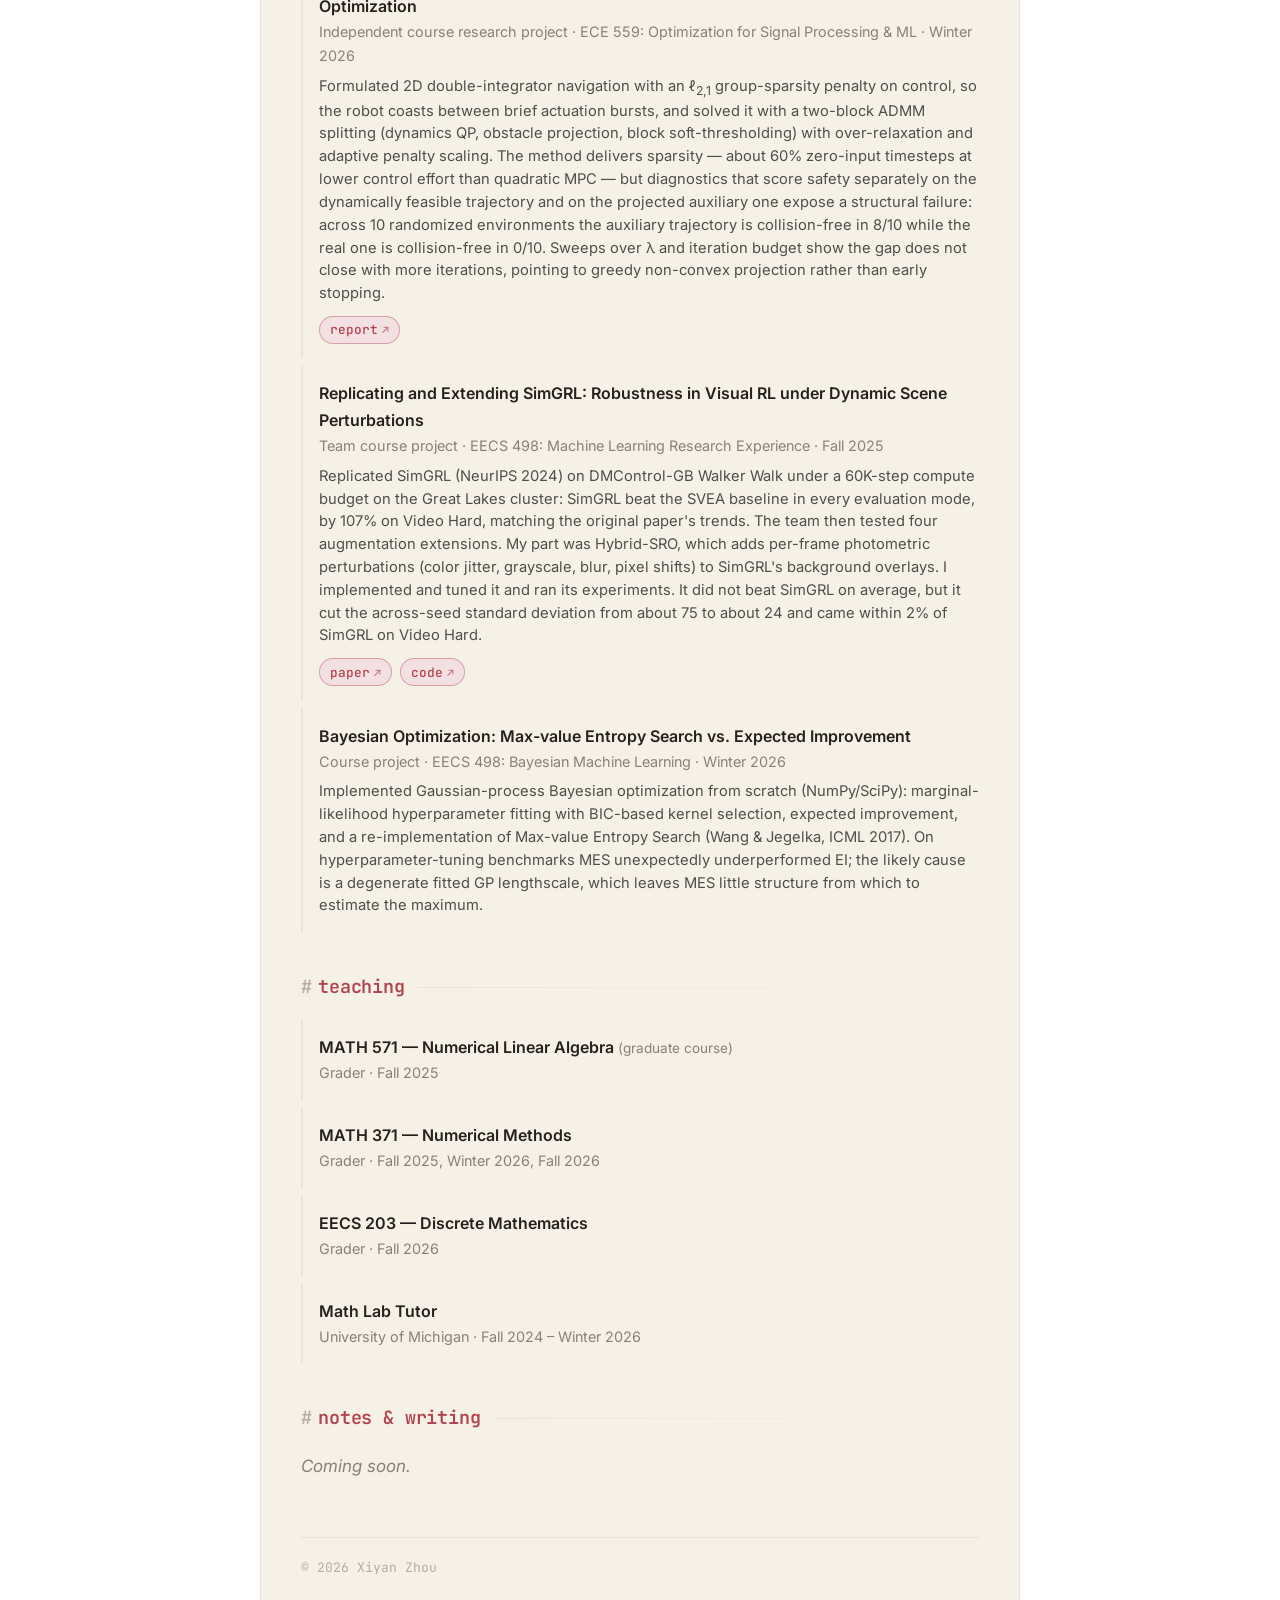
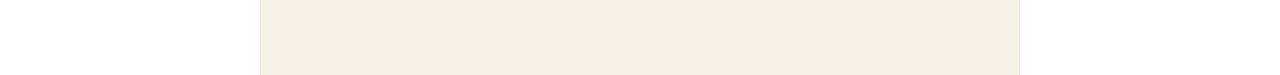
==== commit 9b754067: "Initial commit" ====
--- a/index.html
+++ b/index.html
@@ -8,7 +8,7 @@
   <link rel="preconnect" href="https://fonts.googleapis.com">
   <link rel="preconnect" href="https://fonts.gstatic.com" crossorigin>
   <link href="https://fonts.googleapis.com/css2?family=Inter:wght@400;500;600;700&family=JetBrains+Mono:wght@400;500&display=swap" rel="stylesheet">
-  <link rel="stylesheet" href="assets/css/style.css?v=13">
+  <link rel="stylesheet" href="assets/css/style.css?v=14">
 </head>
 <body>
   <div class="wrap">
@@ -105,12 +105,18 @@
           control, where the critic is learned by classification against in-batch
           negatives rather than by bootstrapped TD updates. I build grid-world
           benchmarks that each isolate one hypothesis about what the contrastive
-          objective can represent, and use them to show that a purely bilinear
-          critic handles both spatial and abstract inventory goals — then breaks
-          under procedural layout randomization, the regime Matthews et al.
-          (<em>Goal-Conditioned Agents that Learn Everything All at Once</em>)
-          claim contrastive RL cannot natively handle. A recurring theme is that
-          the contrastive training metric is decoupled from control quality.
+          objective can represent. The central finding is that goal-conditioned
+          critics stop discriminating between actions when a goal admits more
+          than one satisfying state: success and a direct probe of the critic
+          ("critic lift") fall with the number of satisfiers rather than with
+          task difficulty. The effect replicates as a dose-response in a second
+          environment, is isolated by a control that changes only the goal's
+          form, and also appears in a matched Double-DQN baseline — so it is a
+          property of goal-conditioned value learning, not of the contrastive
+          objective alone. Getting there meant correcting ourselves: an earlier
+          sharp collapse was an artifact of the InfoNCE direction, and re-running
+          everything on the corrected configuration withdrew three claims while
+          the underlying effect held. We are preparing a preprint.
         </p>
         <div class="meta-links">
           <a class="internal" href="research/contrastive-rl.html">project notes</a>
@@ -123,25 +129,60 @@
       <h2>projects</h2>
 
       <div class="entry">
+        <div class="title">A Diagnostic Study of Sparsity-Promoting ADMM for Multi-Obstacle Trajectory Optimization</div>
+        <div class="authors">Independent course research project · ECE 559: Optimization for Signal Processing &amp; ML · Winter 2026</div>
+        <p class="desc">
+          Formulated 2D double-integrator navigation with an ℓ<sub>2,1</sub>
+          group-sparsity penalty on control, so the robot coasts between brief
+          actuation bursts, and solved it with a two-block ADMM splitting
+          (dynamics QP, obstacle projection, block soft-thresholding) with
+          over-relaxation and adaptive penalty scaling. The method delivers
+          sparsity — about 60% zero-input timesteps at lower control effort than
+          quadratic MPC — but diagnostics that score safety separately on the
+          dynamically feasible trajectory and on the projected auxiliary one
+          expose a structural failure: across 10 randomized environments the
+          auxiliary trajectory is collision-free in 8/10 while the real one is
+          collision-free in 0/10. Sweeps over λ and iteration budget show the gap
+          does not close with more iterations, pointing to greedy non-convex
+          projection rather than early stopping.
+        </p>
+        <div class="meta-links">
+          <a href="assets/pdf/ECE_559_project.pdf">report</a>
+        </div>
+      </div>
+
+      <div class="entry">
         <div class="title">Replicating and Extending SimGRL: Robustness in Visual RL under Dynamic Scene Perturbations</div>
-        <p class="desc">
-          Replicated the SimGRL visual-RL framework (PyTorch, DMControl) and
-          designed four data-augmentation extensions — Irregular-SRO,
-          Multi-Source SRO, Hybrid-SRO, and Mask-Guided — to mitigate
-          observational overfitting. Ran ablation studies on the Great Lakes HPC
-          cluster; the Hybrid-SRO variant significantly reduced performance
-          variance, giving a more stable training protocol for high-dimensional
-          visual control.
-        </p>
-      </div>
-
-      <div class="entry">
-        <div class="title">Predicting ICU Mortality</div>
-        <p class="desc">
-          Built a logistic-regression model for 30-day ICU mortality using
-          engineered features such as instability scores, crossover counts, and
-          time-windowed statistics. Applied KNN imputation, feature selection, and
-          threshold tuning to balance AUROC and F1 for clinical relevance.
+        <div class="authors">Team course project · EECS 498: Machine Learning Research Experience · Fall 2025</div>
+        <p class="desc">
+          Replicated SimGRL (NeurIPS 2024) on DMControl-GB Walker Walk under a
+          60K-step compute budget on the Great Lakes cluster: SimGRL beat the
+          SVEA baseline in every evaluation mode, by 107% on Video Hard,
+          matching the original paper's trends. The team then tested four
+          augmentation extensions. My part was Hybrid-SRO, which adds per-frame
+          photometric perturbations (color jitter, grayscale, blur, pixel
+          shifts) to SimGRL's background overlays. I implemented and tuned it and
+          ran its experiments. It did not beat SimGRL on average, but it cut
+          the across-seed standard deviation from about 75 to about 24 and came
+          within 2% of SimGRL on Video Hard.
+        </p>
+        <div class="meta-links">
+          <a href="assets/pdf/498_final_paper_group_5.pdf">paper</a>
+          <a href="https://github.com/xiyanzho/498research">code</a>
+        </div>
+      </div>
+
+      <div class="entry">
+        <div class="title">Bayesian Optimization: Max-value Entropy Search vs. Expected Improvement</div>
+        <div class="authors">Course project · EECS 498: Bayesian Machine Learning · Winter 2026</div>
+        <p class="desc">
+          Implemented Gaussian-process Bayesian optimization from scratch (NumPy/SciPy):
+          marginal-likelihood hyperparameter fitting with BIC-based kernel
+          selection, expected improvement, and a re-implementation of Max-value
+          Entropy Search (Wang &amp; Jegelka, ICML 2017). On hyperparameter-tuning
+          benchmarks MES unexpectedly underperformed EI; the likely cause is a
+          degenerate fitted GP lengthscale, which leaves MES little structure
+          from which to estimate the maximum.
         </p>
       </div>
     </section>
@@ -157,7 +198,12 @@
 
       <div class="entry">
         <div class="title">MATH 371 — Numerical Methods</div>
-        <div class="authors">Grader · Fall 2025, Winter 2026</div>
+        <div class="authors">Grader · Fall 2025, Winter 2026, Fall 2026</div>
+      </div>
+
+      <div class="entry">
+        <div class="title">EECS 203 — Discrete Mathematics</div>
+        <div class="authors">Grader · Fall 2026</div>
       </div>
 
       <div class="entry">
--- a/assets/css/style.css
+++ b/assets/css/style.css
@@ -323,6 +323,7 @@
 /* section headings inside a post: no "#" marker, tighter spacing */
 article.post h2 { margin: 2.4rem 0 0.9rem; font-size: 1rem; }
 article.post h2::before { content: none; }
+article.post h3 { margin: 1.6rem 0 0.5rem; font-size: 0.92rem; font-weight: 600; color: var(--muted); }
 
 /* ---- data tables ---- */
 .table-scroll { overflow-x: auto; margin: 1.3rem 0 1.5rem; }
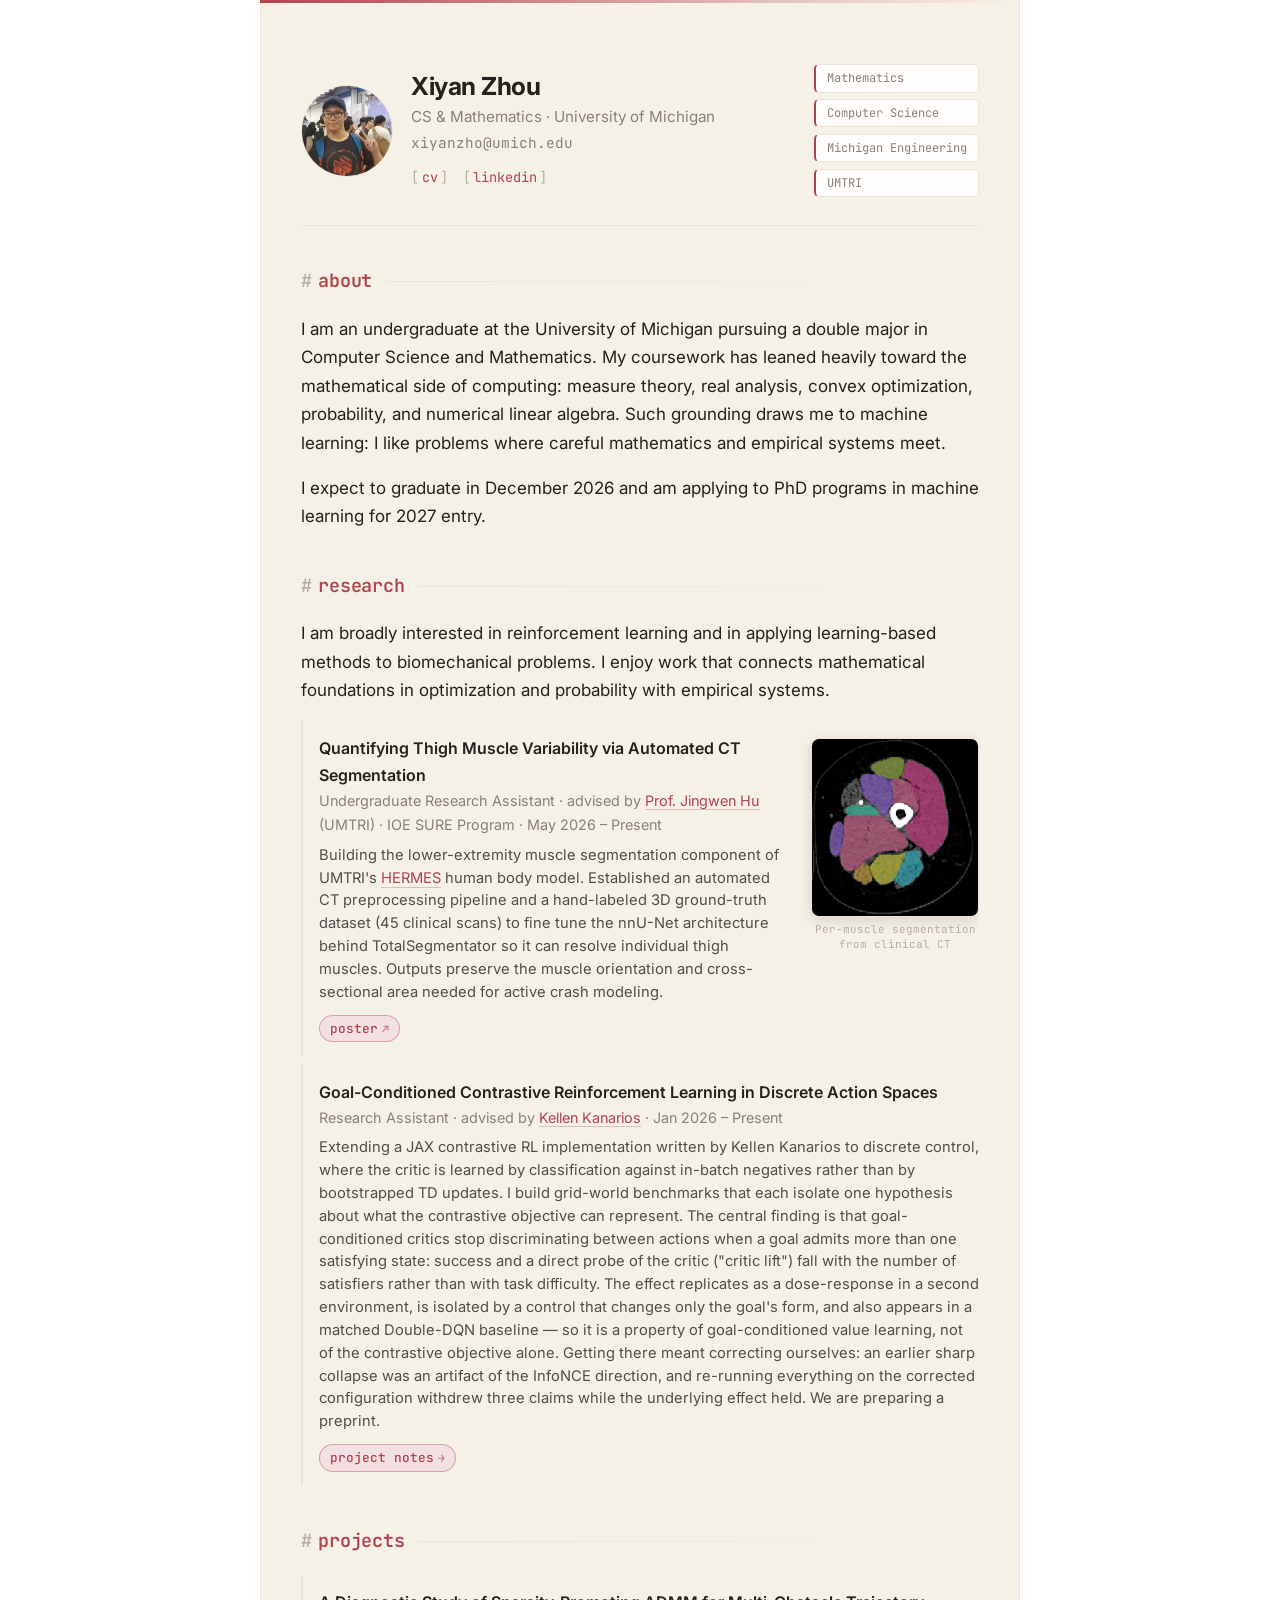
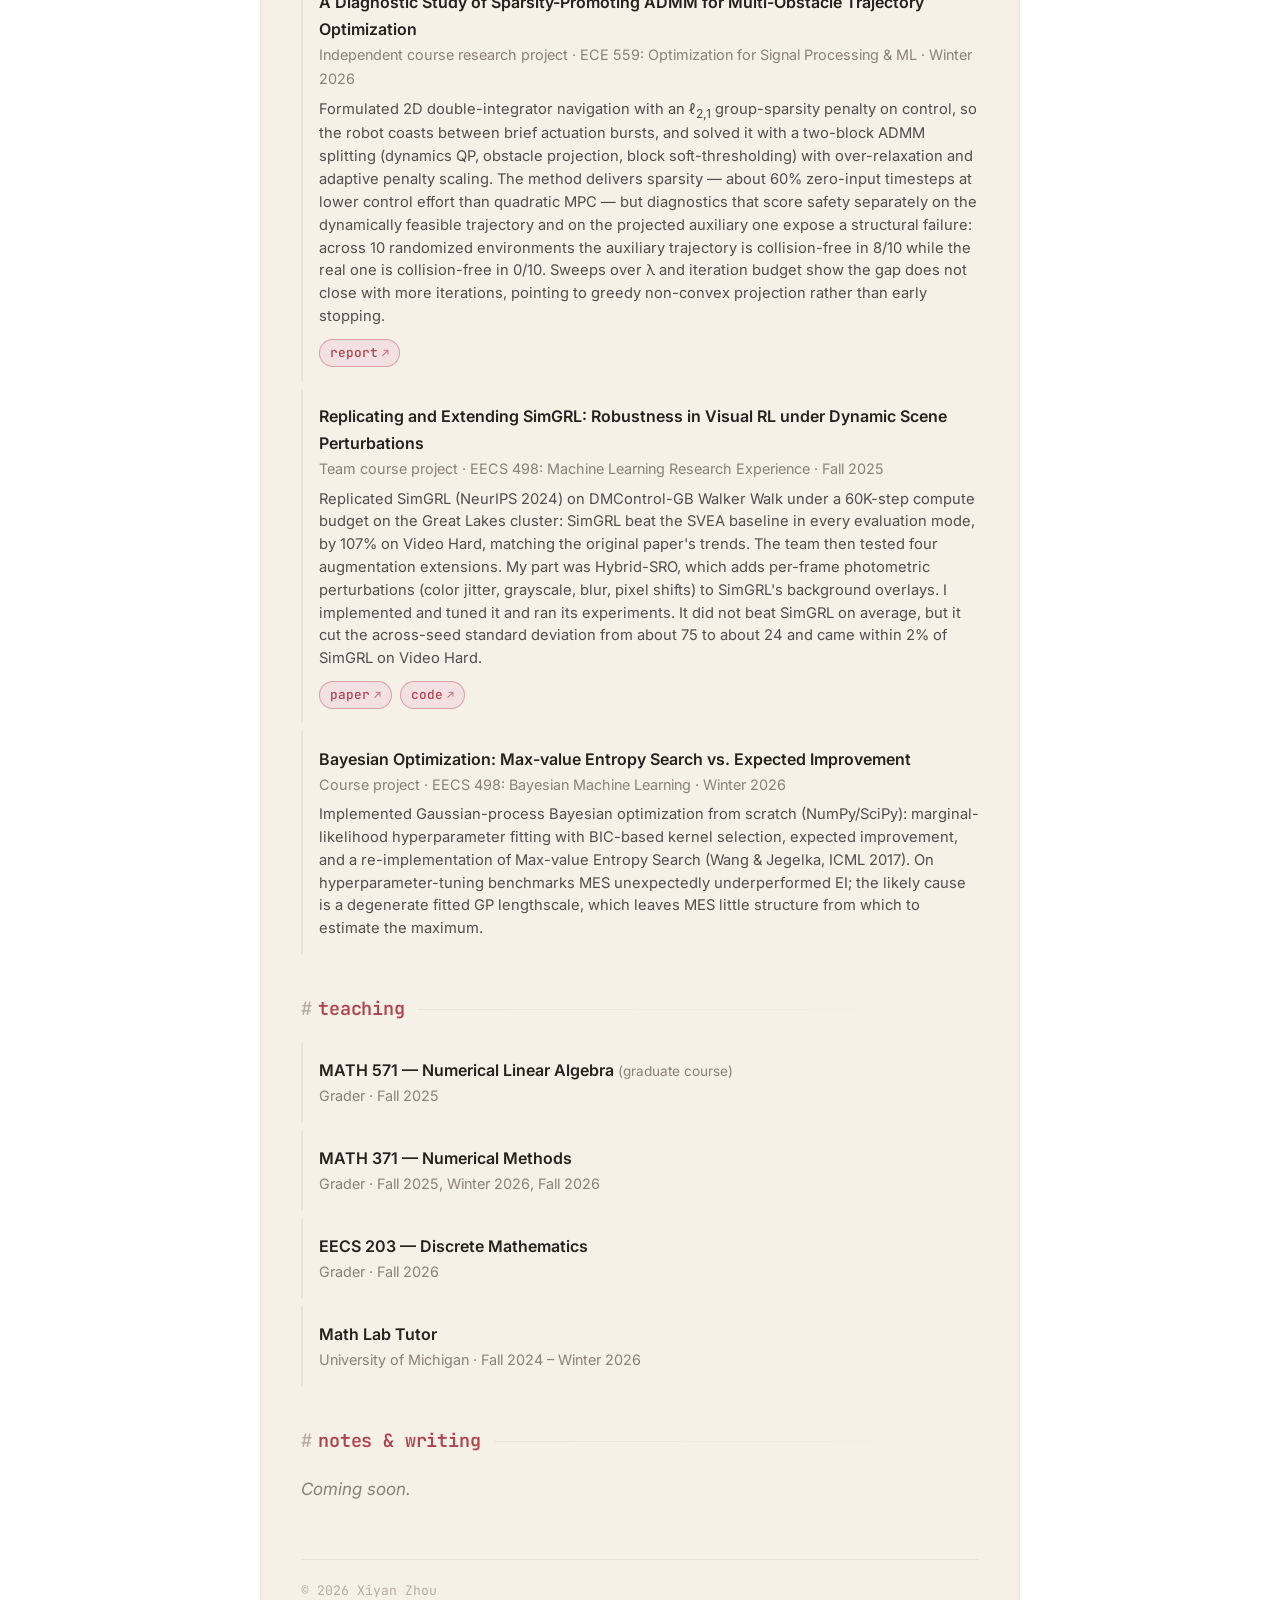
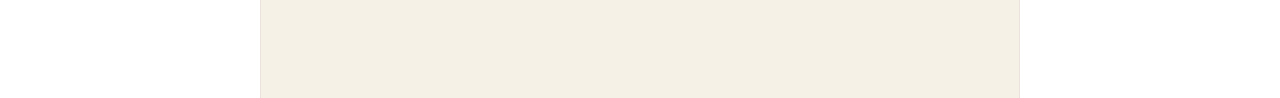
==== commit 8a825b71: "Clarify authorship on contrastive RL project and update CV Credit Kellen Kanarios for the original J" ====
--- a/index.html
+++ b/index.html
@@ -101,8 +101,8 @@
         <div class="title">Goal-Conditioned Contrastive Reinforcement Learning in Discrete Action Spaces</div>
         <div class="authors">Research Assistant · advised by <a href="https://kellenkanarios.com/index/">Kellen Kanarios</a> · Jan 2026 – Present</div>
         <p class="desc">
-          Reimplementing contrastive RL in JAX and adapting it to discrete
-          control, where the critic is learned by classification against in-batch
+          Extending a JAX contrastive RL implementation written by Kellen
+          Kanarios to discrete control, where the critic is learned by classification against in-batch
           negatives rather than by bootstrapped TD updates. I build grid-world
           benchmarks that each isolate one hypothesis about what the contrastive
           objective can represent. The central finding is that goal-conditioned
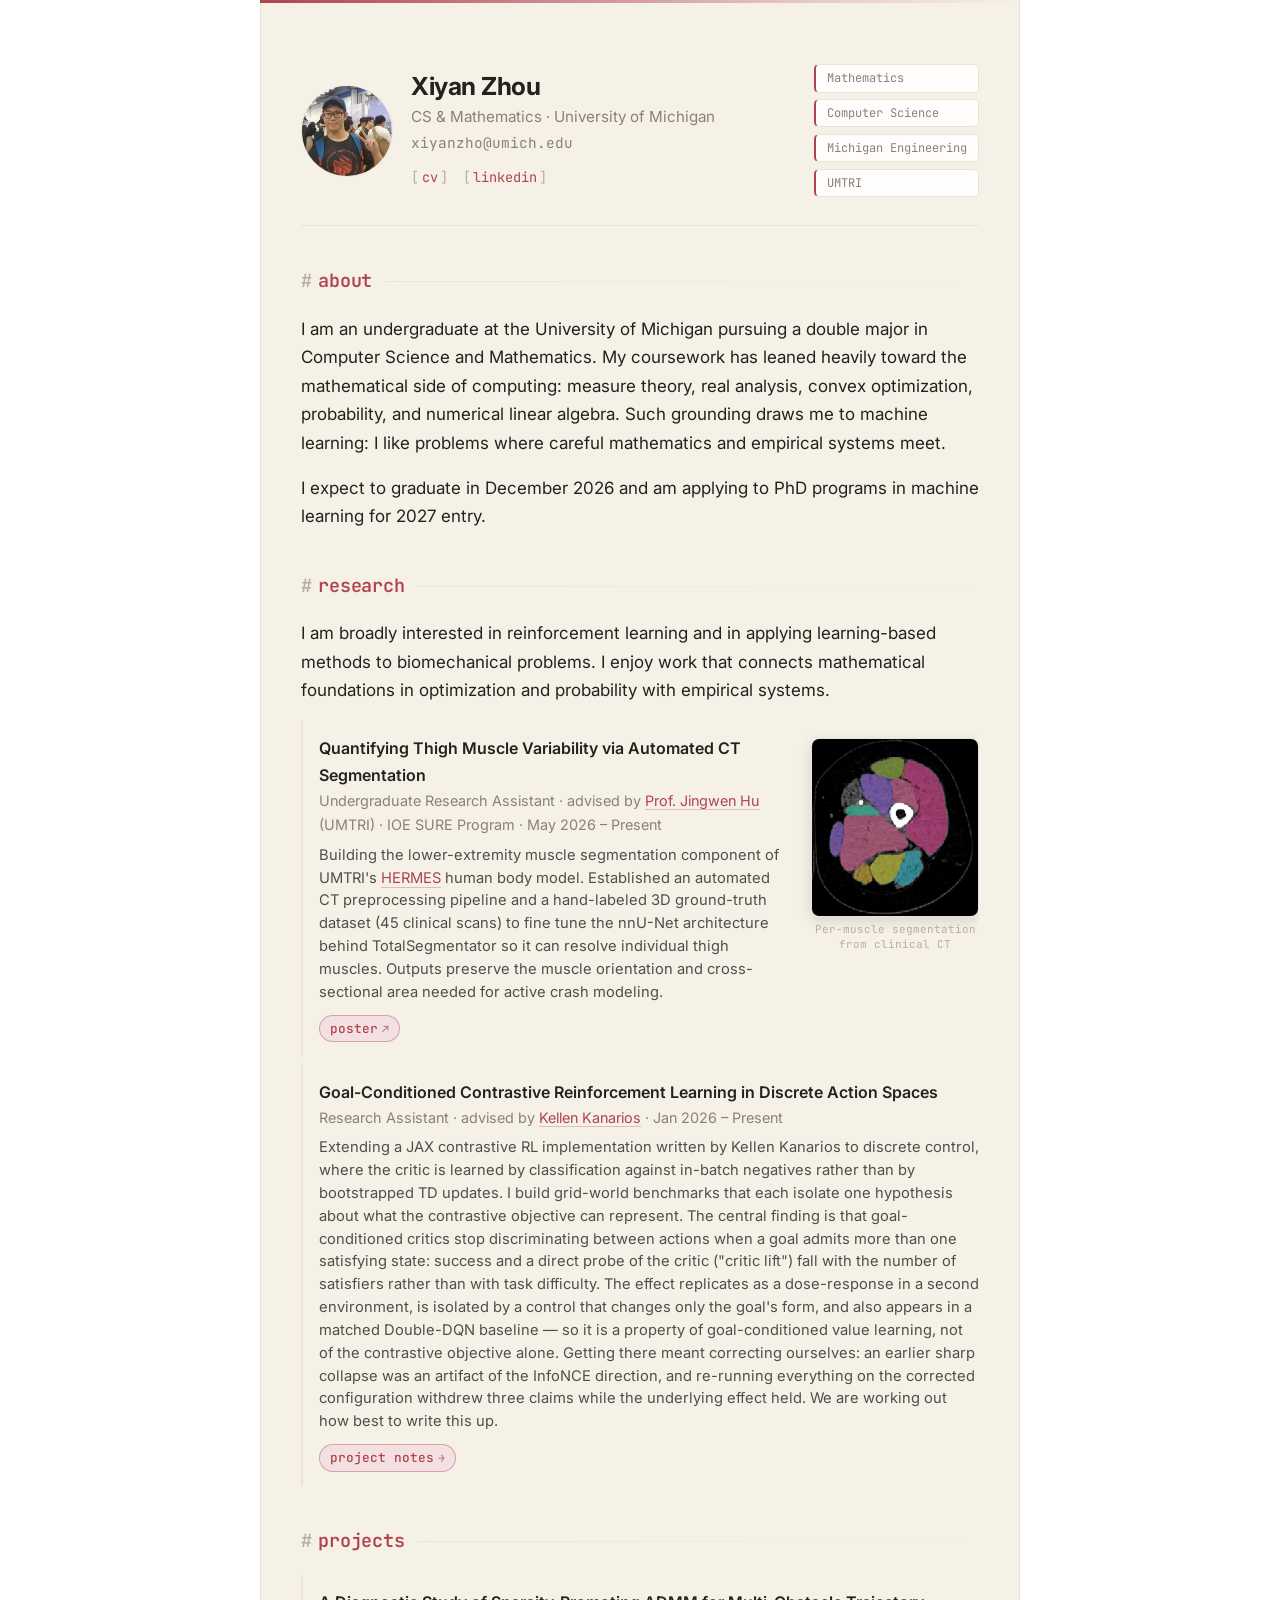
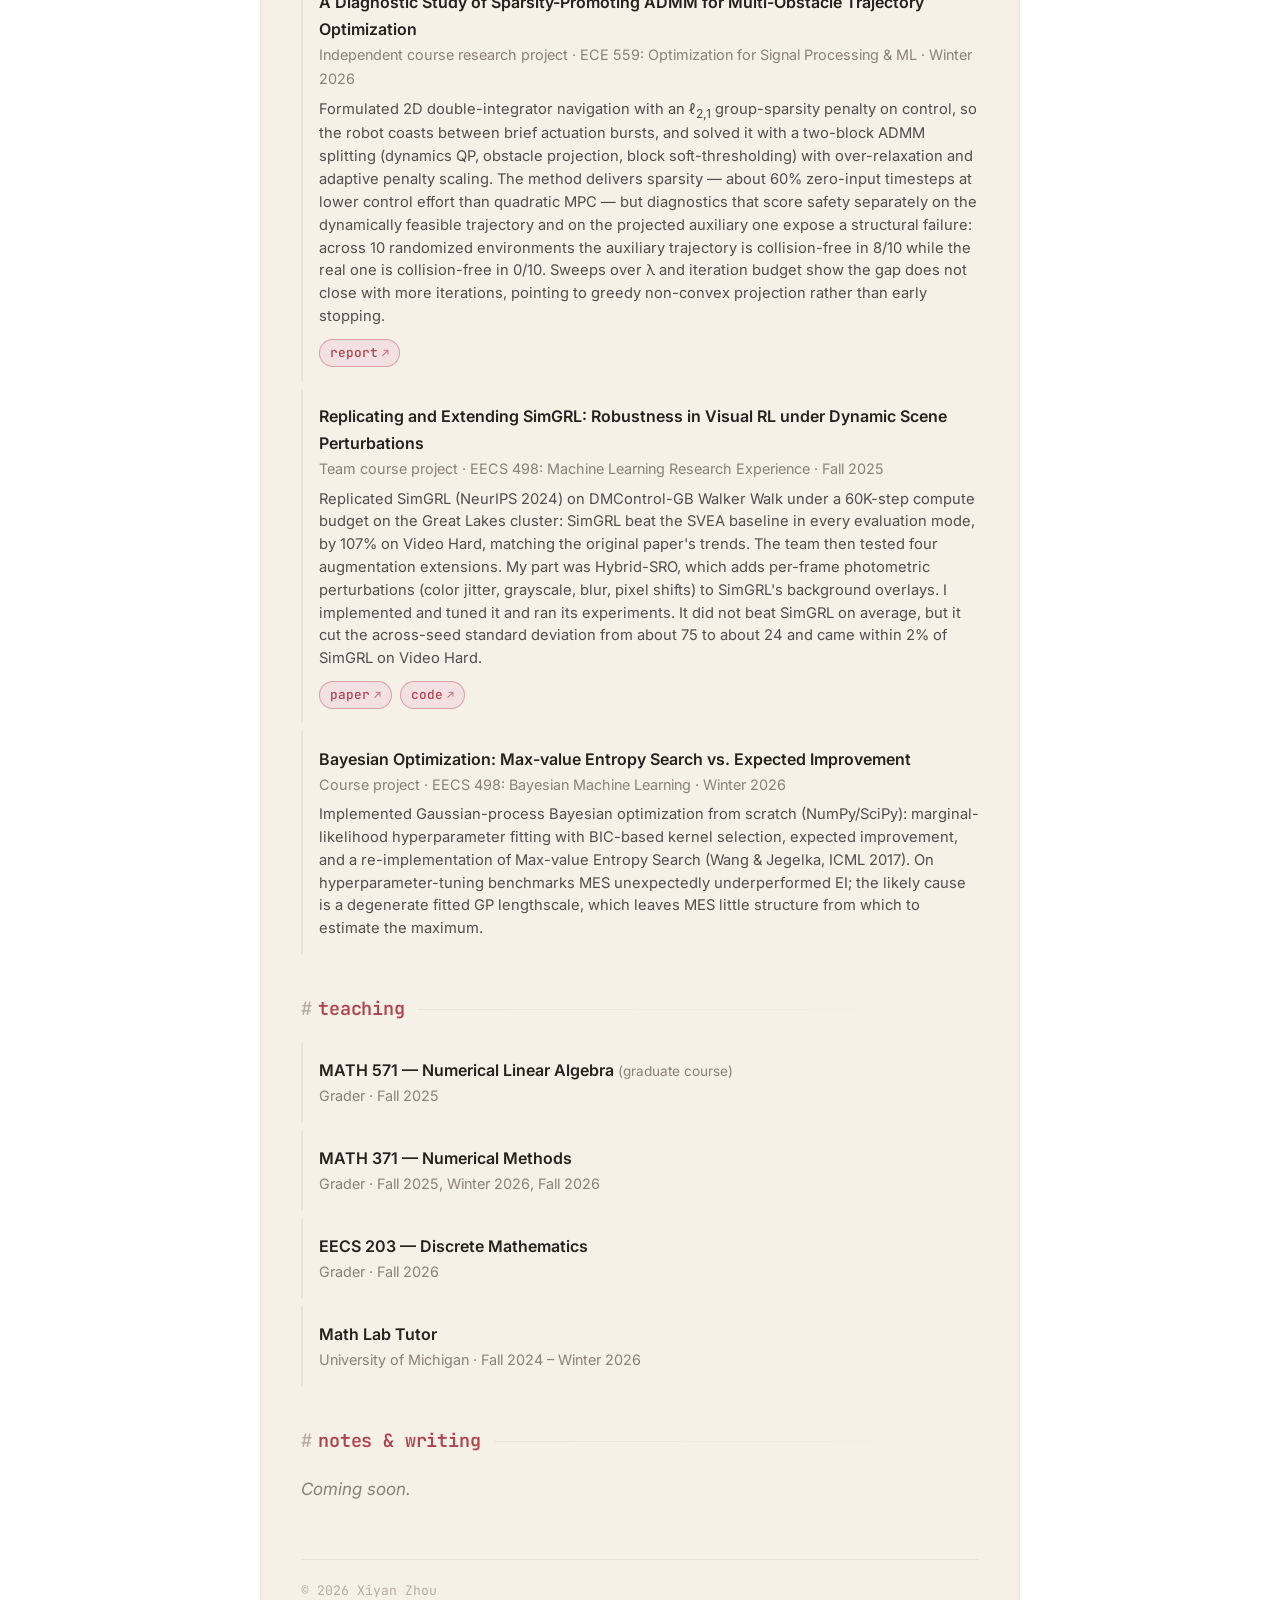
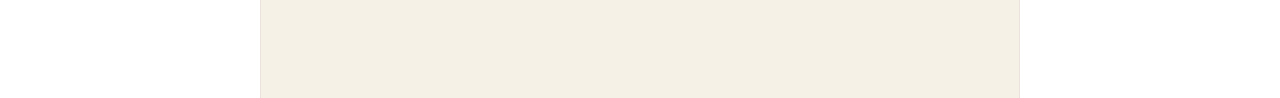
==== commit aa46bc1e: "Remove preprint claims and clarify grid sizes on contrastive RL page - Replace "preparing a preprint" ====
--- a/index.html
+++ b/index.html
@@ -116,7 +116,7 @@
           objective alone. Getting there meant correcting ourselves: an earlier
           sharp collapse was an artifact of the InfoNCE direction, and re-running
           everything on the corrected configuration withdrew three claims while
-          the underlying effect held. We are preparing a preprint.
+          the underlying effect held. We are working out how best to write this up.
         </p>
         <div class="meta-links">
           <a class="internal" href="research/contrastive-rl.html">project notes</a>
